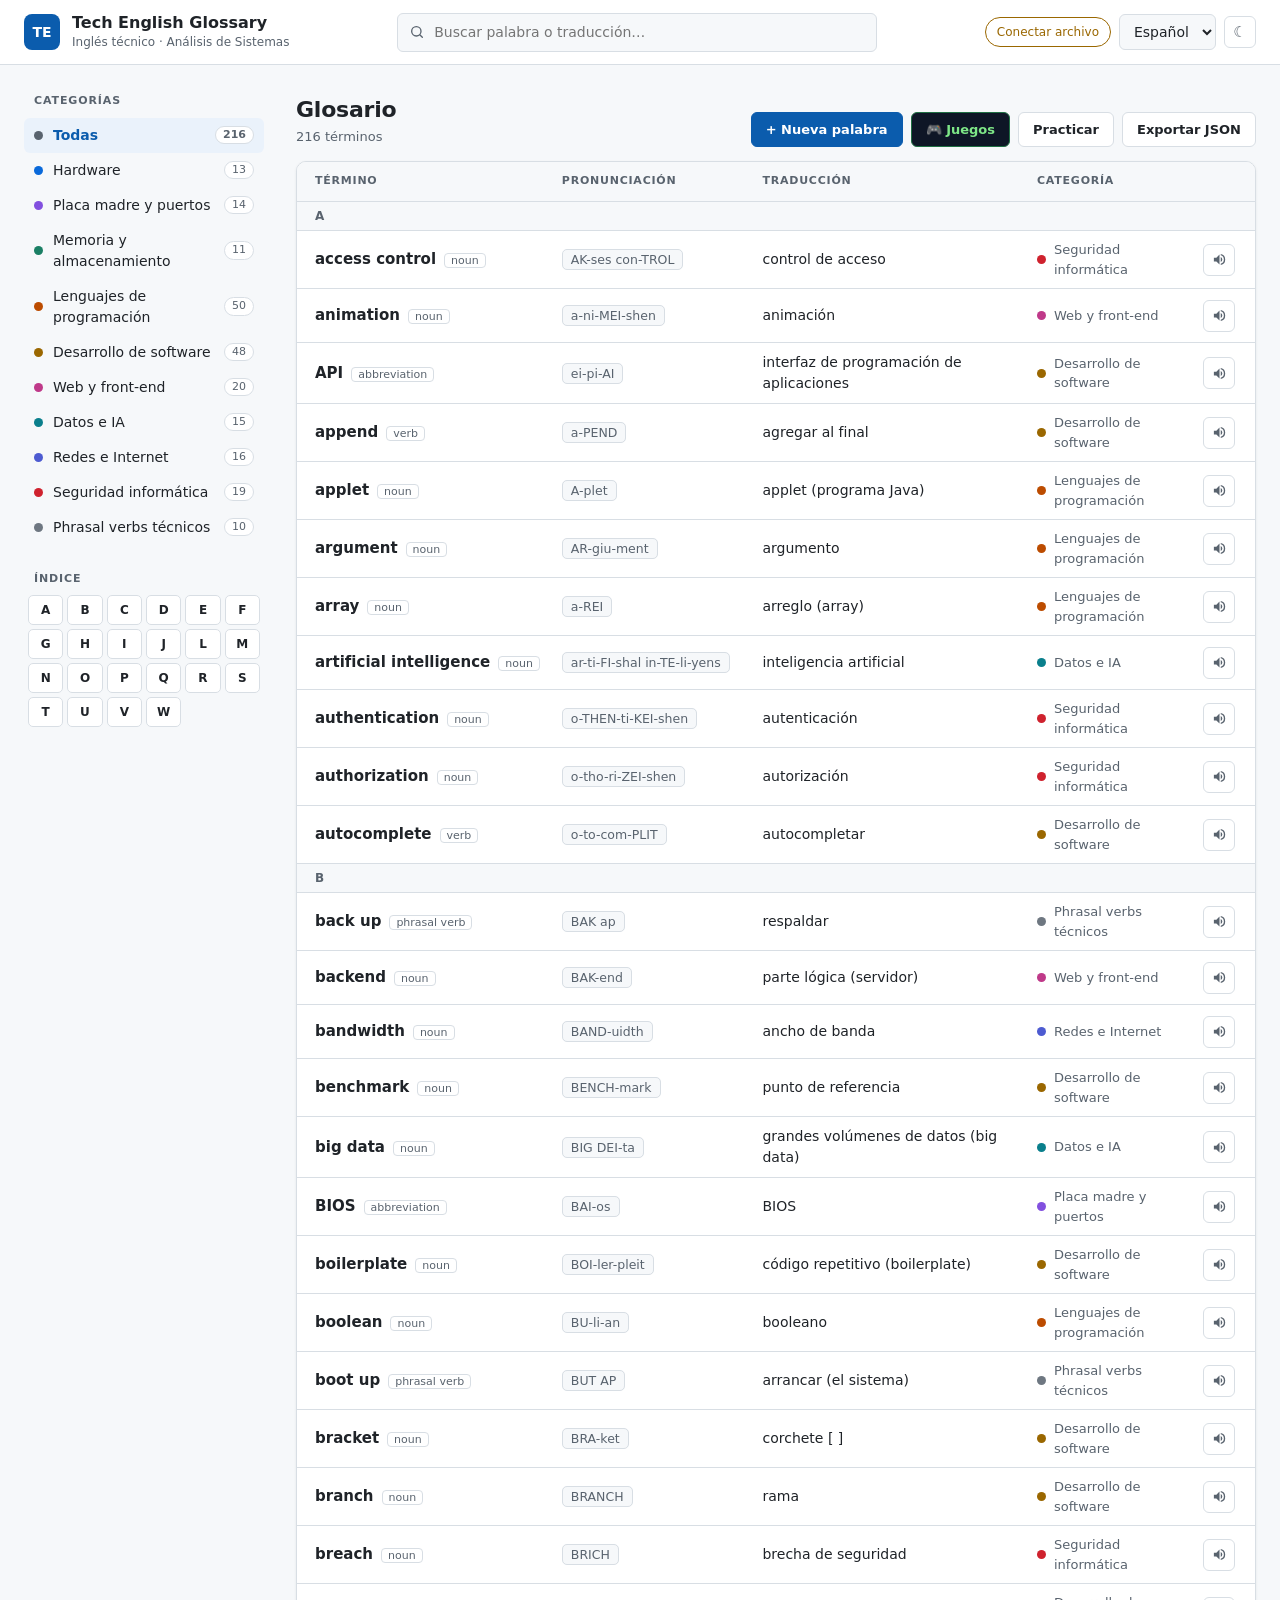
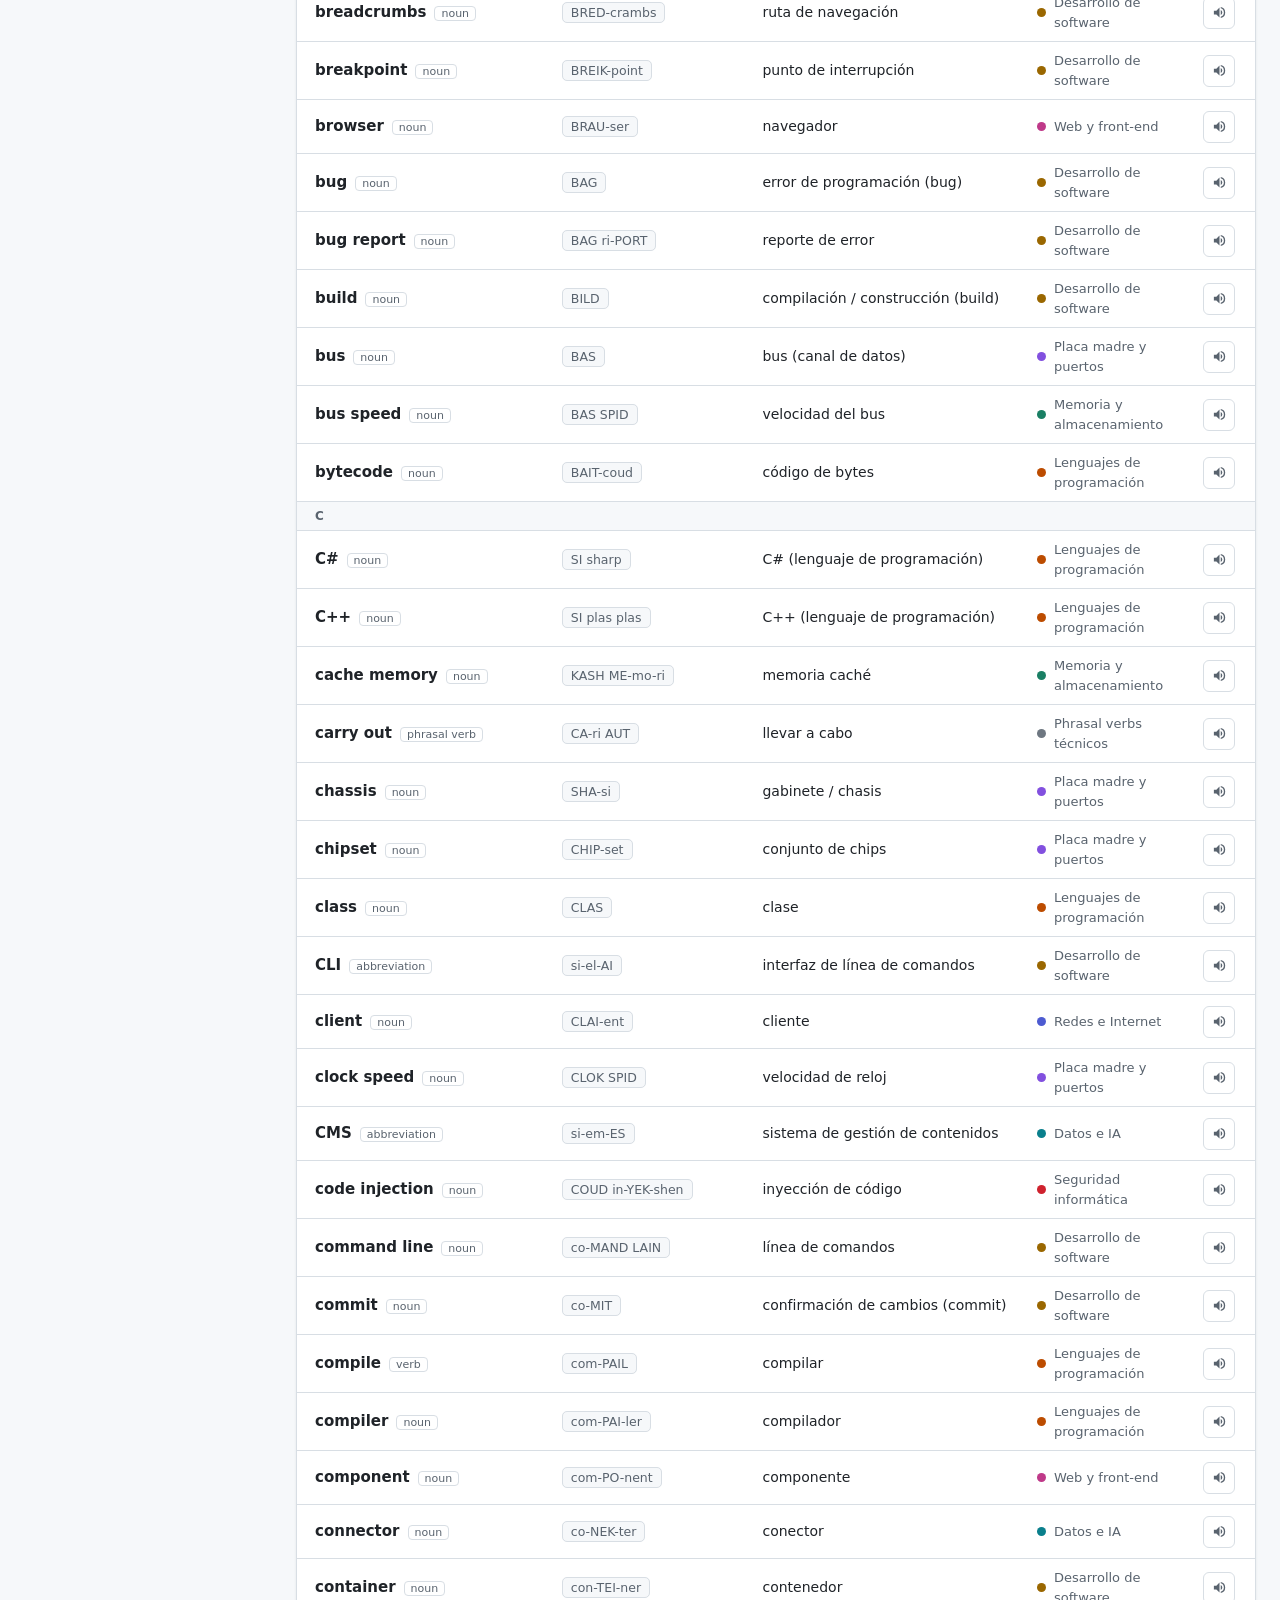
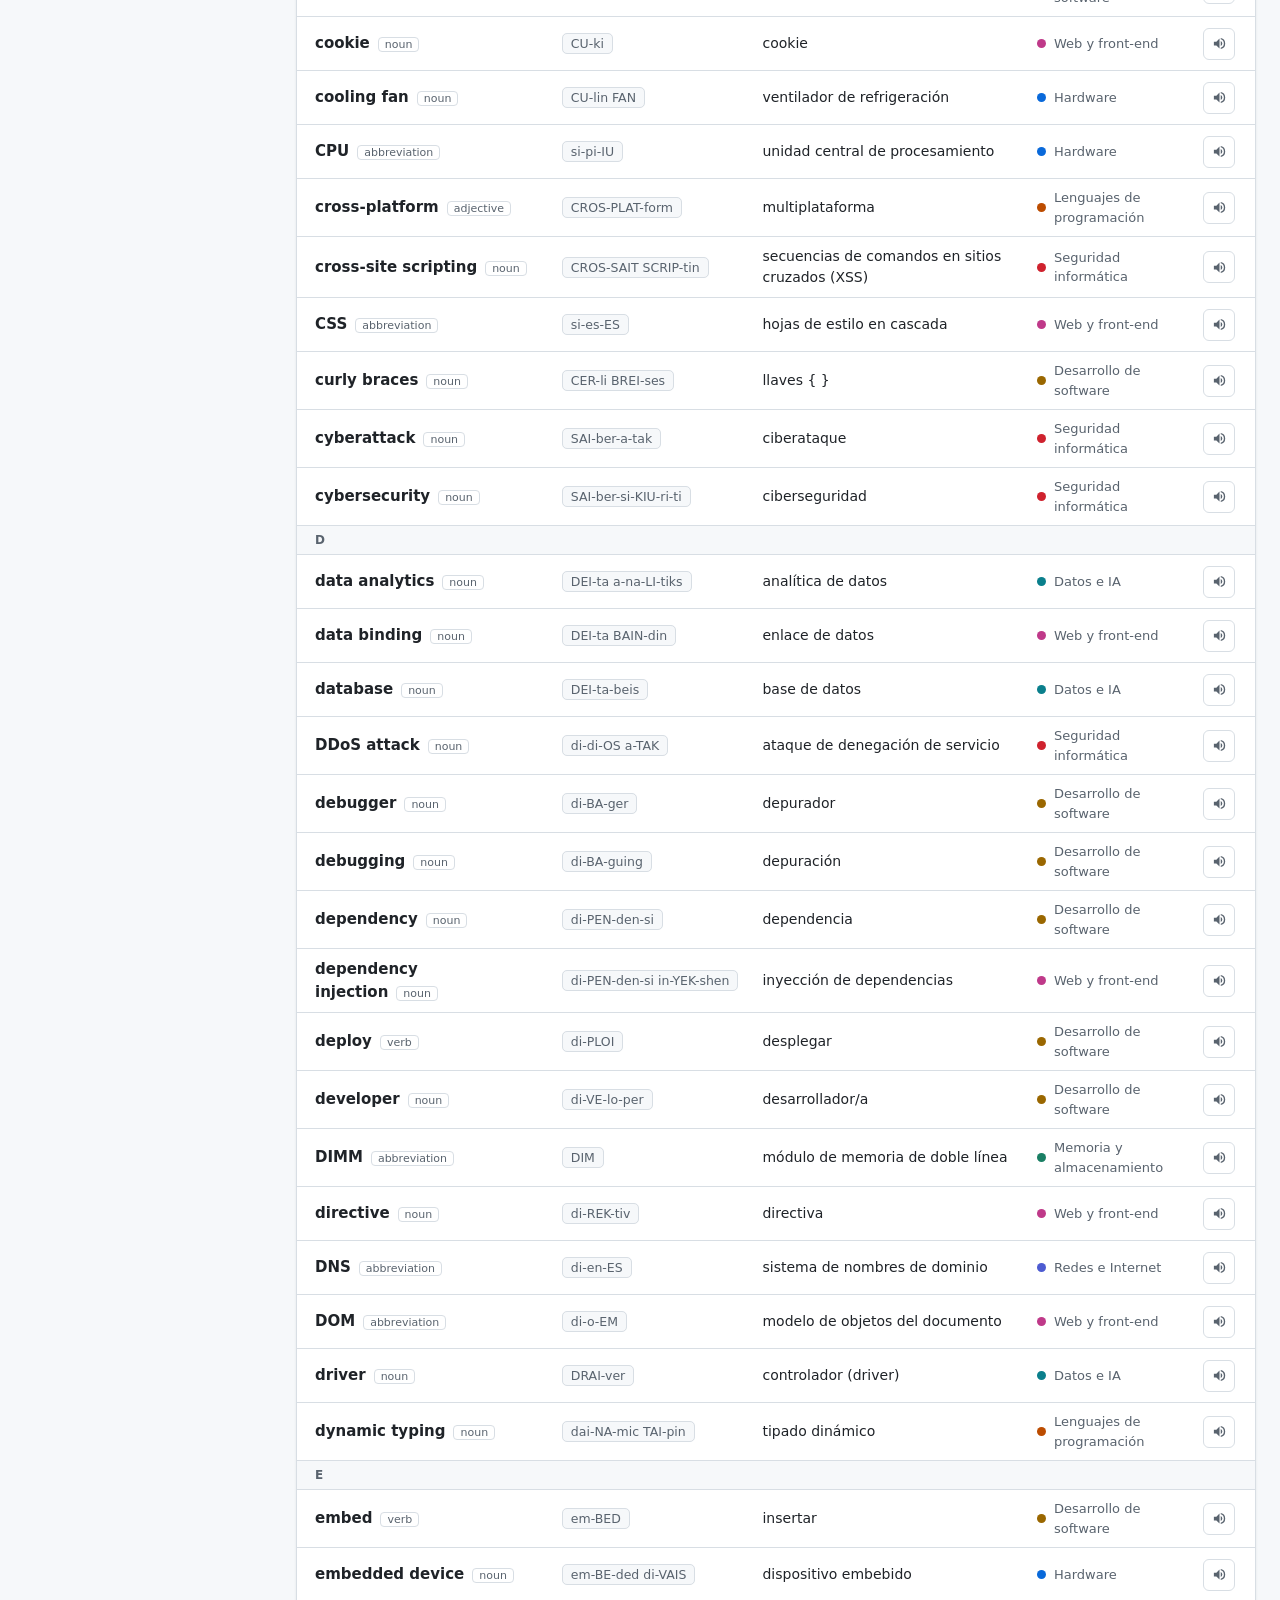
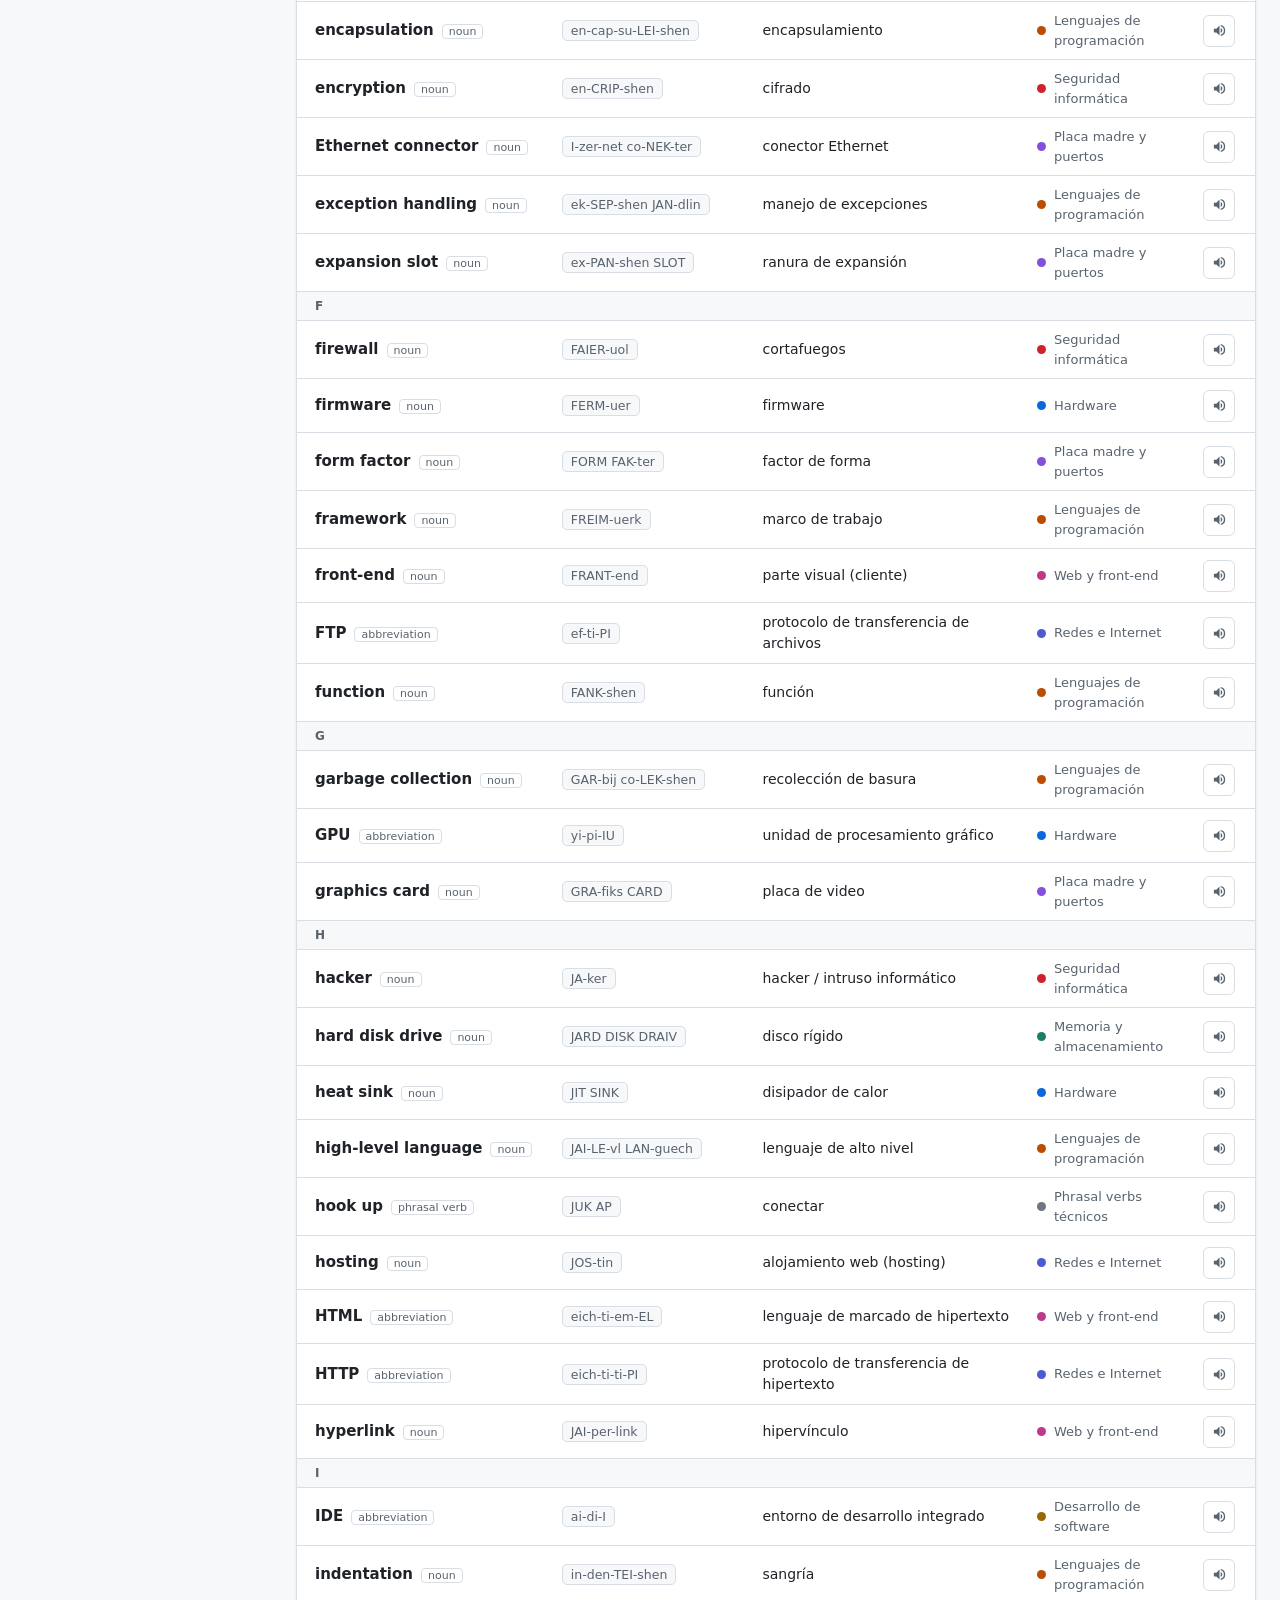
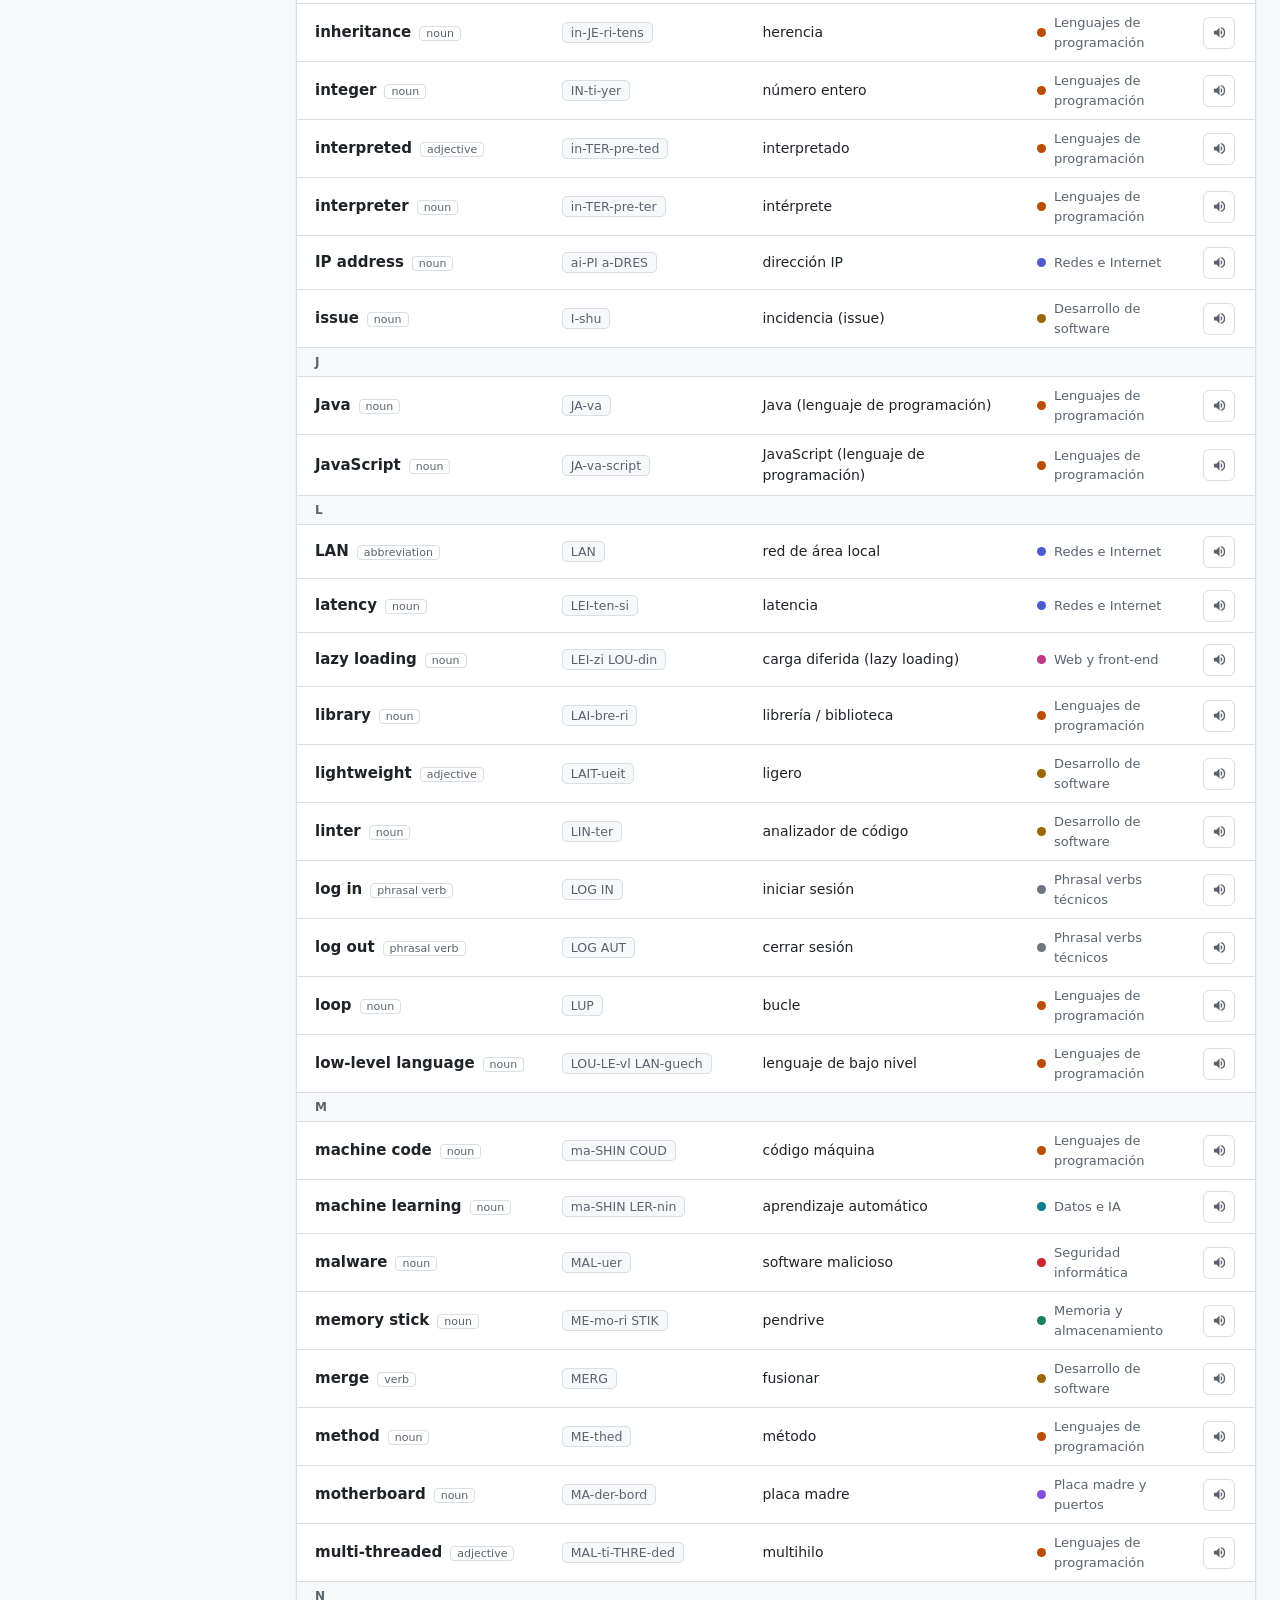
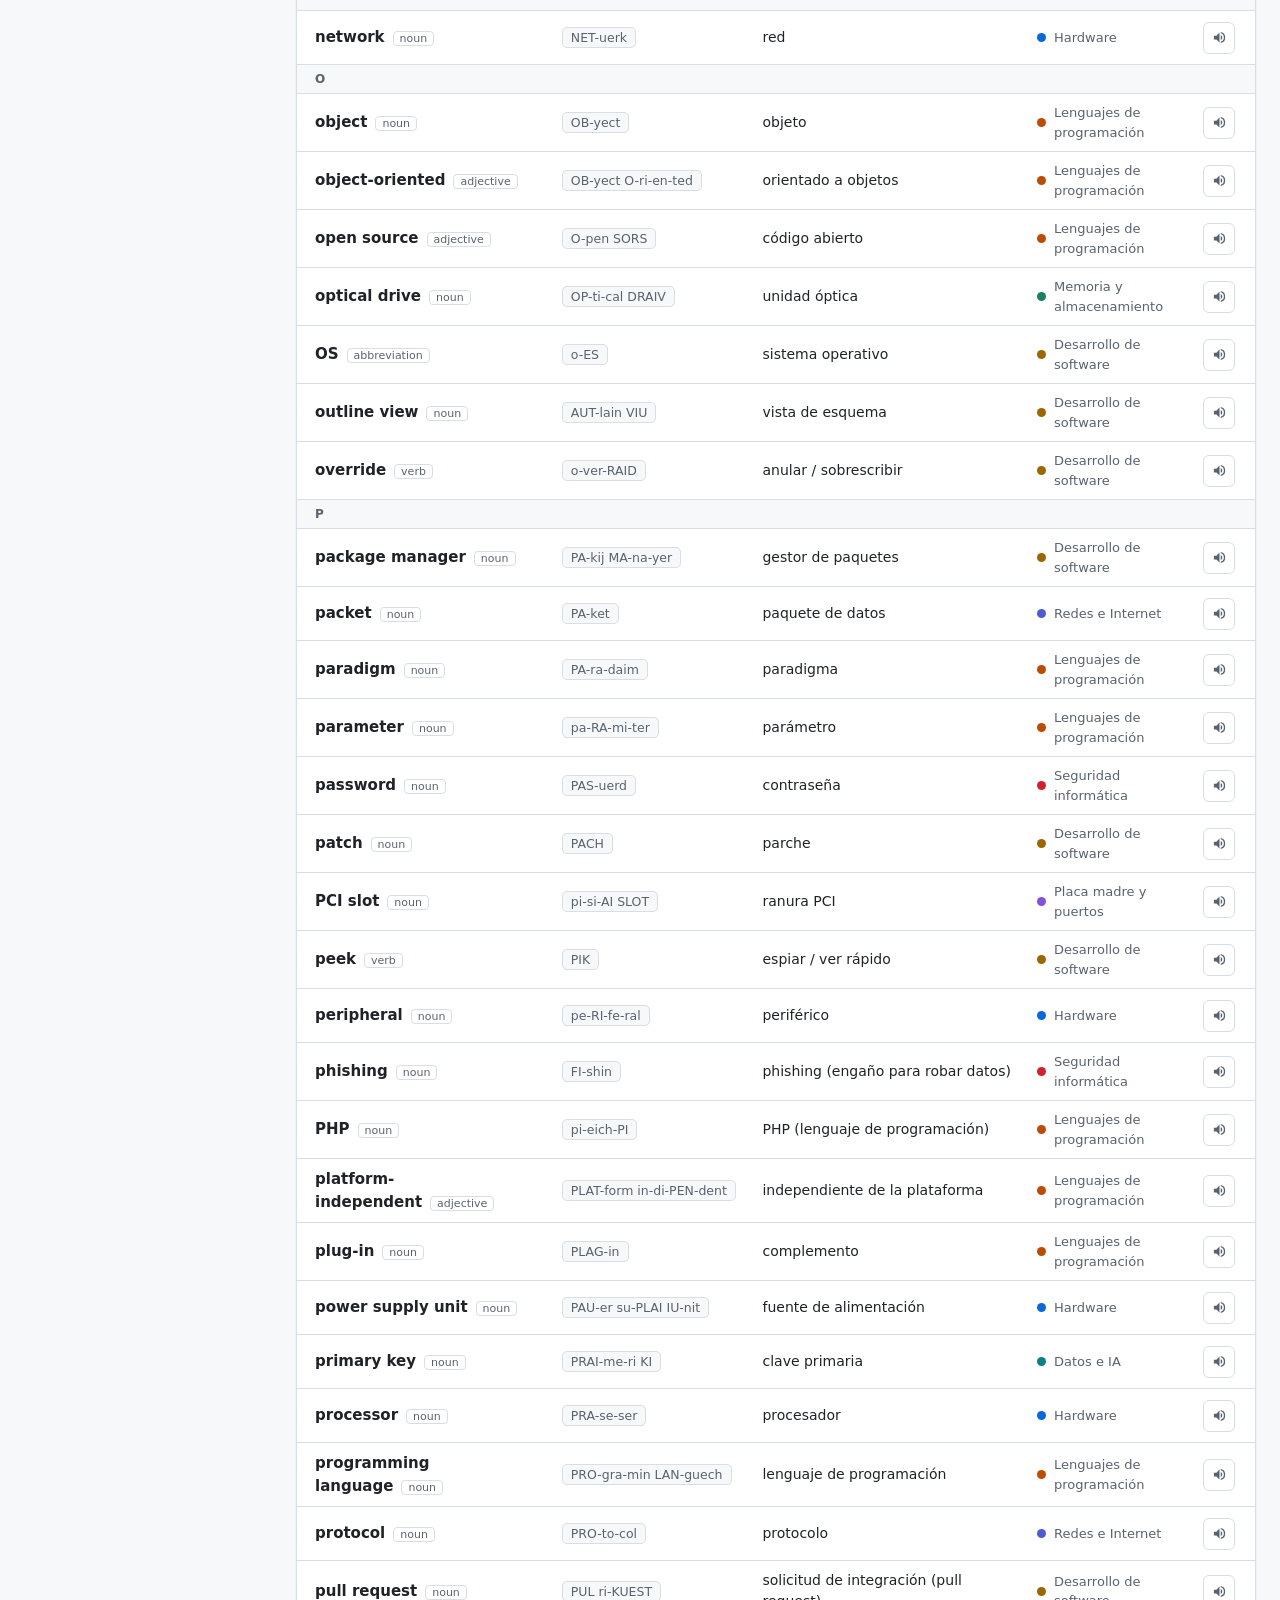
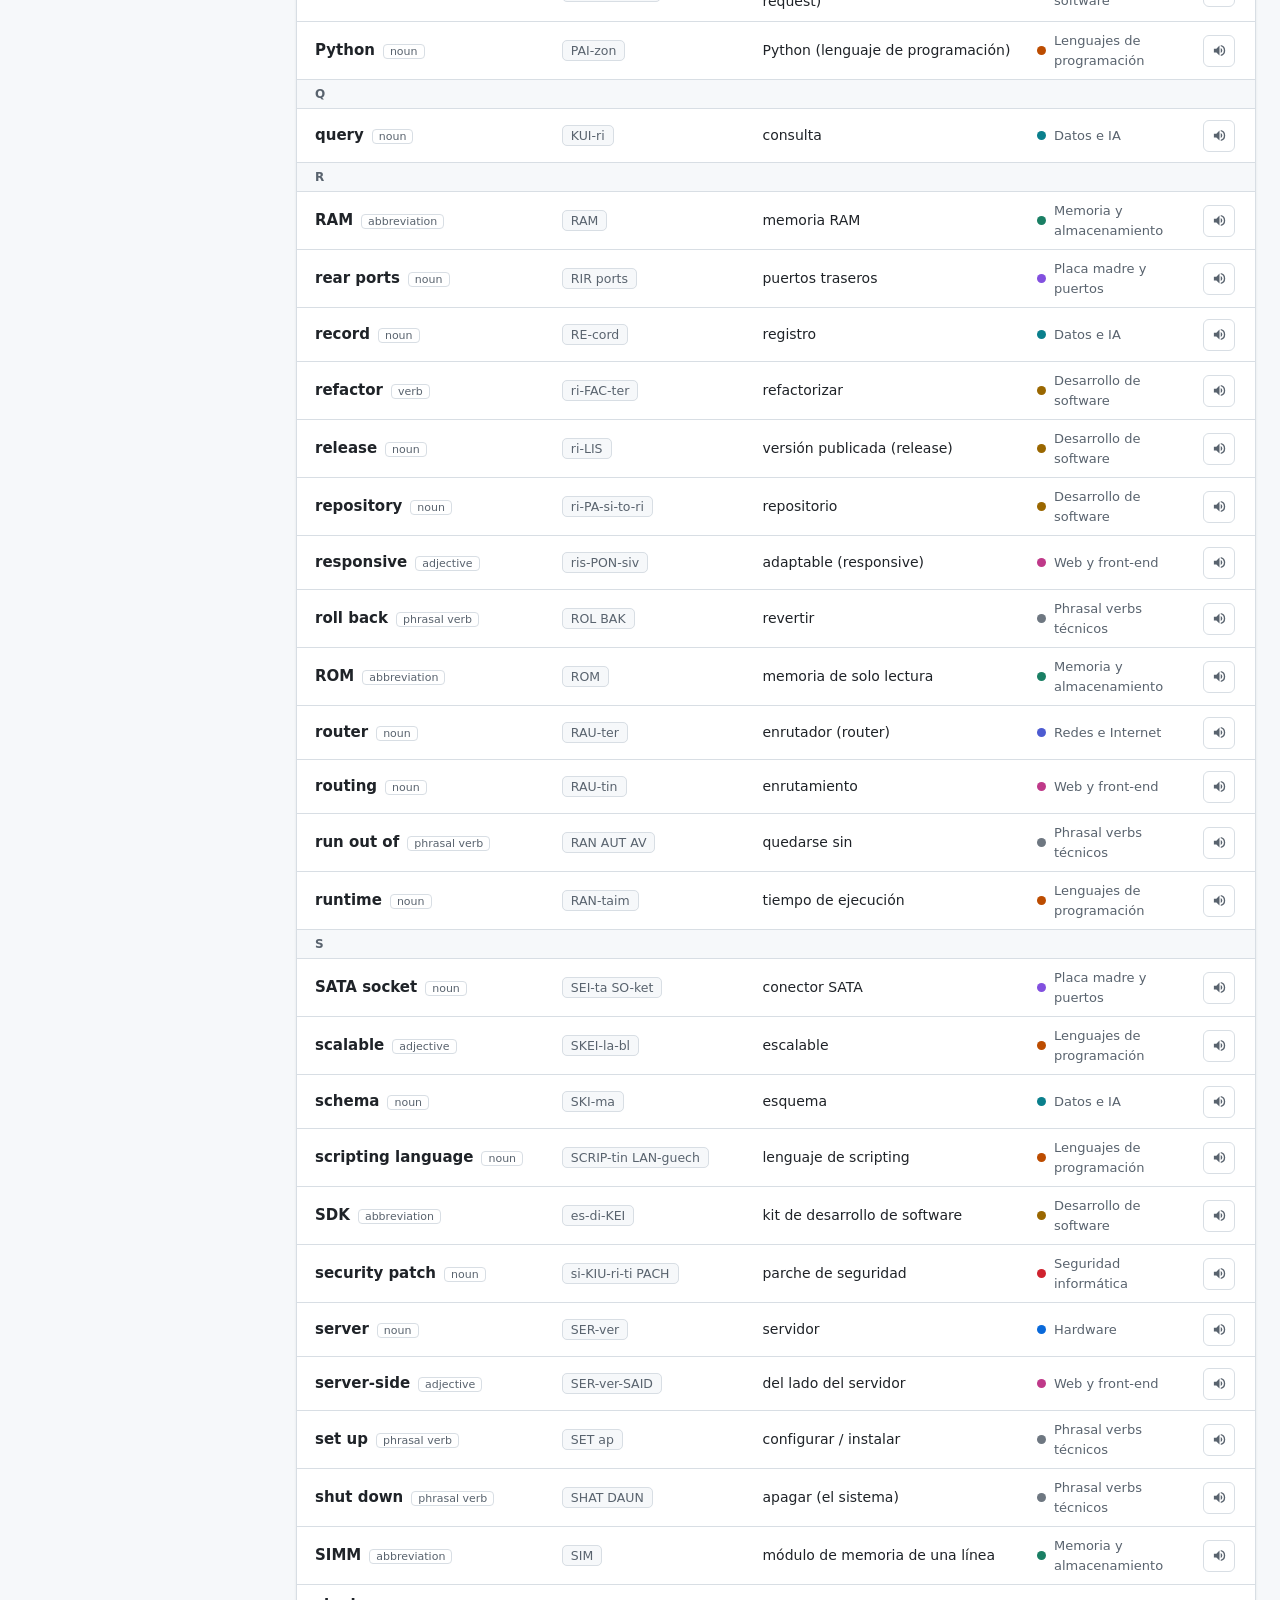
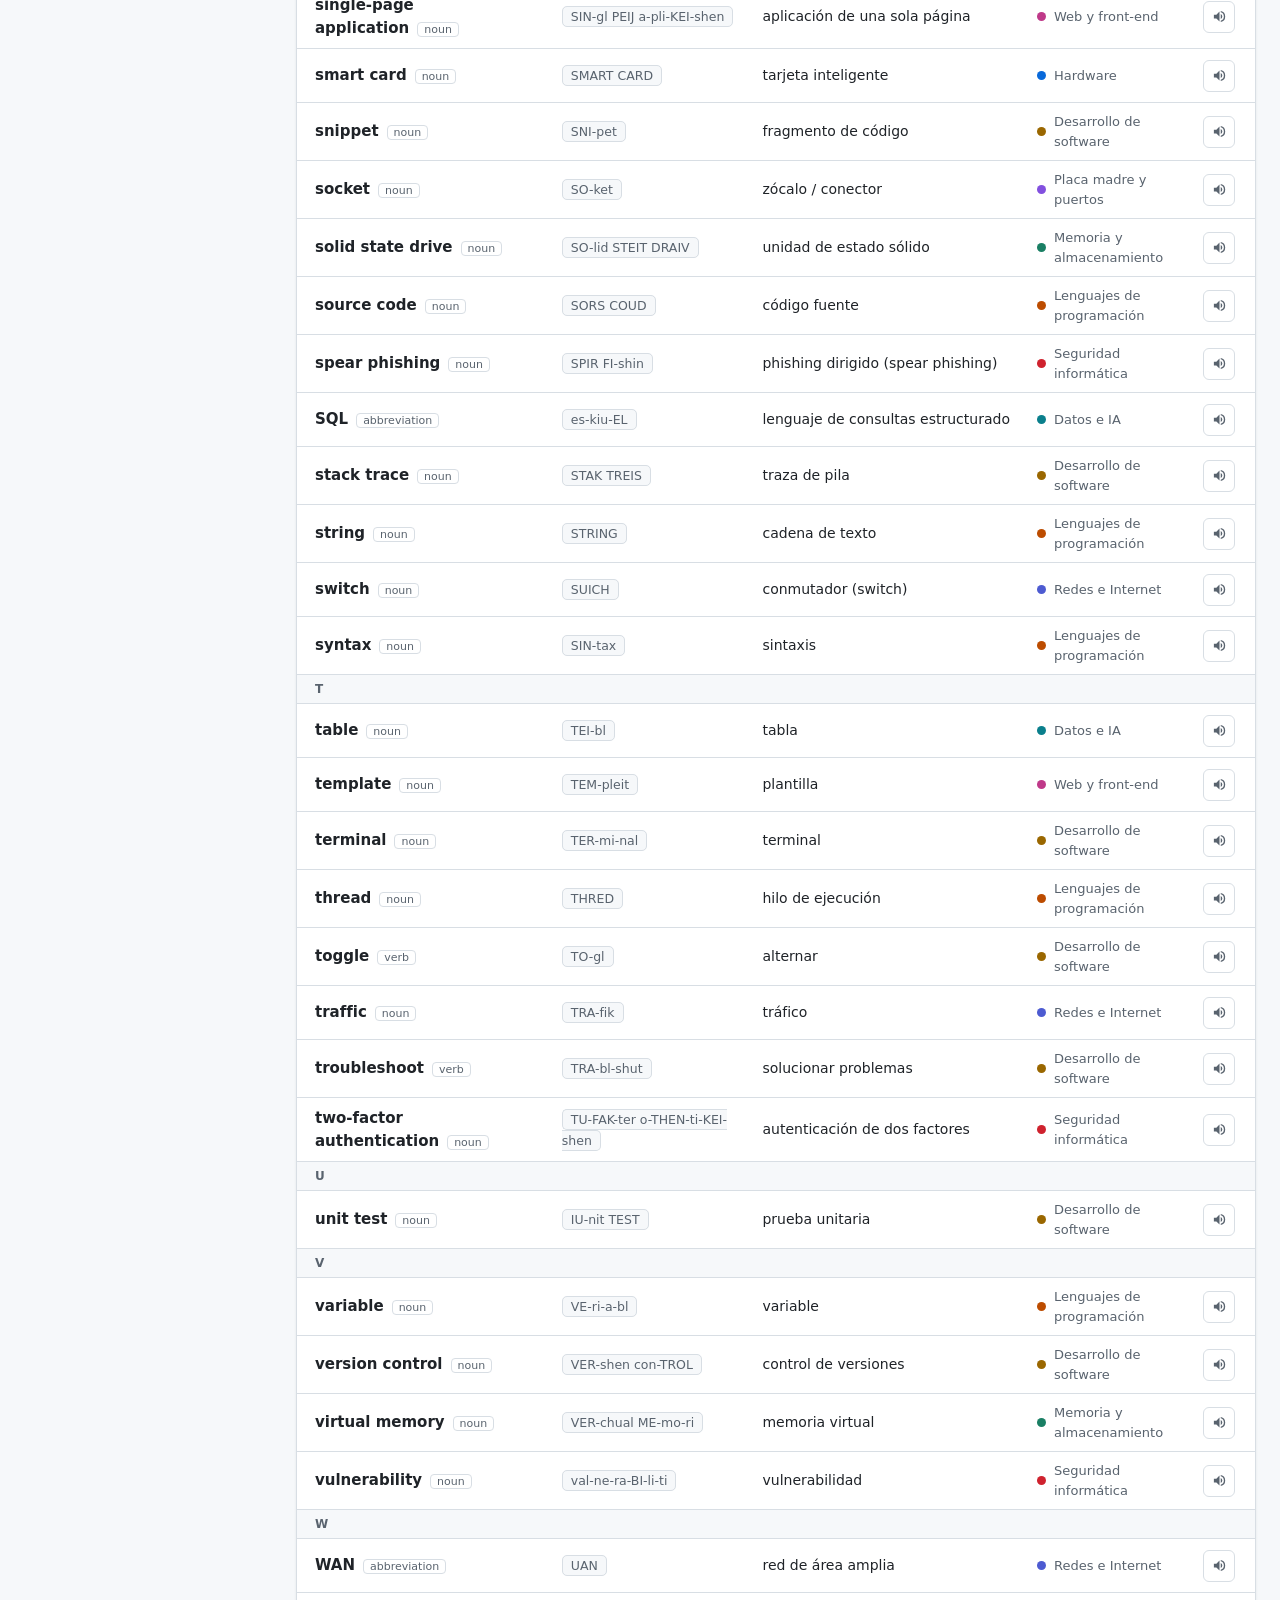
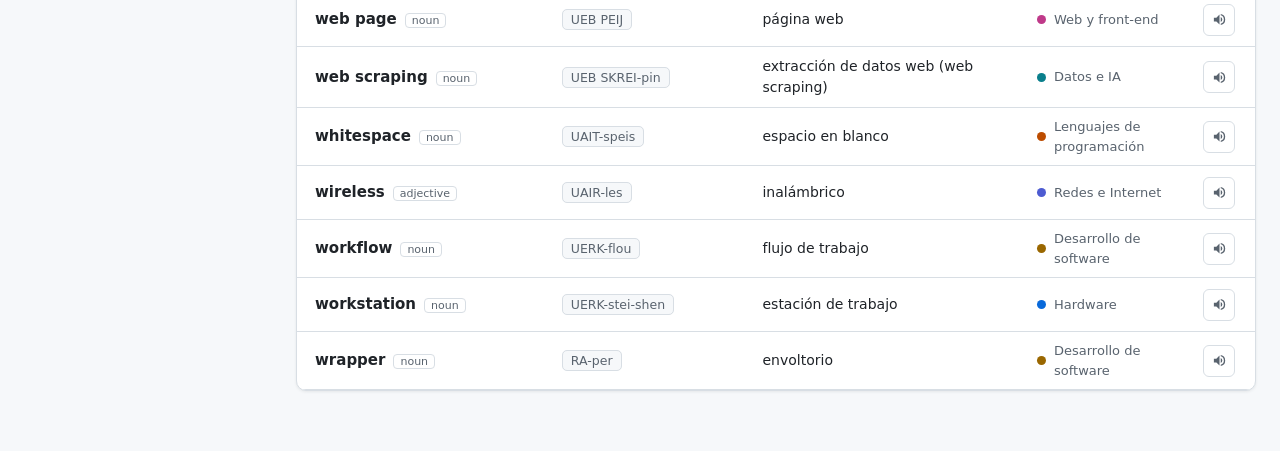
==== index.html @ 34d091bf "commit 1" ====
<!DOCTYPE html>
<html lang="es">
<head>
<meta charset="utf-8">
<meta name="viewport" content="width=device-width, initial-scale=1">
<title>Tech English Glossary</title>
<script>window.__errs=[];addEventListener("error",function(e){__errs.push(e)});</script>
<link rel="stylesheet" href="css/styles.css">
<link rel="stylesheet" href="css/game.css">
<link rel="stylesheet" href="css/rosco.css">
<link rel="stylesheet" href="css/historia.css">
<link rel="stylesheet" href="css/juegos.css">
</head>
<body>
<header class="top"><div class="bar">
  <div class="brand"><div class="logo">TE</div><div><h1>Tech English Glossary</h1><p data-i18n="subtitle"></p></div></div>
  <div class="search">
    <svg viewBox="0 0 24 24"><circle cx="11" cy="11" r="7"/><path d="M20 20l-3.5-3.5"/></svg>
    <input id="q" type="search">
  </div>
  <div class="tools">
    <button id="fileBtn" class="chip"></button>
    <select id="lang" aria-label="Language"><option value="es">Español</option><option value="en">English</option></select>
    <button id="themeBtn" class="icon" aria-label="Theme"></button>
  </div>
</div></header>
<div class="layout">
  <aside class="side">
    <h3 data-i18n="cats"></h3><nav id="cats"></nav>
    <h3 class="azh" data-i18n="index"></h3><nav id="az" class="az"></nav>
  </aside>
  <main>
    <div class="mhead">
      <div><h2 data-i18n="listTitle"></h2><span id="count" class="muted"></span></div>
      <div class="tools">
        <button id="addBtn" class="btn primary" data-i18n="add"></button>
        <button id="juegosBtn" class="btn play" data-i18n="games"></button>
        <button id="practiceBtn" class="btn" data-i18n="practice"></button>
        <button id="exportBtn" class="btn" data-i18n="export"></button>
      </div>
    </div>
    <div class="table">
      <div class="thead"><span data-i18n="hTerm"></span><span data-i18n="hPron"></span><span data-i18n="hTrans"></span><span data-i18n="hCat"></span><span></span></div>
      <div id="grid"></div>
    </div>
  </main>
</div>
<dialog id="detail"></dialog>
<dialog id="form"></dialog>
<dialog id="cards"></dialog>
<dialog id="juegos"></dialog>
<dialog id="game"></dialog>
<dialog id="rosco"></dialog>
<dialog id="historia"></dialog>
<script src="data/words.js"></script>
<script src="data/juego-uptime.js"></script>
<script src="data/juego-rosco.js"></script>
<script src="data/juego-historia.js"></script>
<script src="data/historia-audios.js"></script>
<script src="js/i18n.js"></script>
<script src="js/spanish.js"></script>
<script src="js/storage.js"></script>
<script src="js/speech.js"></script>
<script src="js/crud.js"></script>
<script src="js/practice.js"></script>
<script src="js/juegos.js"></script>
<script src="js/game.js"></script>
<script src="js/rosco.js"></script>
<script src="js/historia.js"></script>
<script src="js/app.js"></script>
</body>
</html>
---- css/styles.css ----
:root{--bg:#f6f8fa;--sf:#fff;--tx:#1f2328;--mu:#59636e;--bd:#d8dee4;--ac:#0b5cad;--lk:#0b5cad;--soft:#eaf2fb;--row:#f6f8fa;--er:#cf222e;--ok:#1a7f37;--wn:#9a6700;--sh:0 1px 3px rgba(31,35,40,.08);color-scheme:light}
[data-theme=dark]{--bg:#0d1117;--sf:#151b23;--tx:#e6edf3;--mu:#8d96a0;--bd:#2f3742;--ac:#1f6feb;--lk:#58a6ff;--soft:#16273d;--row:#1b222c;--er:#ff7b72;--ok:#3fb950;--wn:#d29922;--sh:none;color-scheme:dark}
[data-c=hardware]{--c:#0969da}[data-c=ports]{--c:#8250df}[data-c=memory]{--c:#1a7f64}[data-c=langs]{--c:#bc4c00}[data-c=dev]{--c:#9a6700}
[data-c=web]{--c:#bf3989}[data-c=data]{--c:#0a7f8c}[data-c=networks]{--c:#4d5bd1}[data-c=security]{--c:#cf222e}[data-c=phrasal]{--c:#6e7781}
*{box-sizing:border-box}
html{scroll-behavior:smooth}
body{margin:0;background:var(--bg);color:var(--tx);font:14px/1.5 "Segoe UI",Inter,system-ui,-apple-system,Roboto,Arial,sans-serif}
button,input,select{font:inherit}
.top{position:sticky;top:0;z-index:5;background:var(--sf);border-bottom:1px solid var(--bd)}
.bar{display:flex;align-items:center;gap:24px;height:64px;max-width:1280px;margin:0 auto;padding:0 24px}
.brand{display:flex;align-items:center;gap:12px;min-width:0}
.logo{width:36px;height:36px;border-radius:8px;background:var(--ac);color:#fff;display:grid;place-items:center;font-weight:700;font-size:14px;flex:none}
.brand h1{margin:0;font-size:16px;font-weight:650;line-height:1.2;white-space:nowrap}
.brand p{margin:0;font-size:12px;color:var(--mu)}
.search{position:relative;flex:1;max-width:480px;margin:0 auto}
.search svg{position:absolute;left:12px;top:50%;transform:translateY(-50%);width:16px;height:16px;fill:none;stroke:var(--mu);stroke-width:2;stroke-linecap:round}
input,select{color:var(--tx);background:var(--bg);border:1px solid var(--bd);border-radius:6px;padding:8px 10px}
#q{width:100%;padding-left:36px}
input:focus,select:focus,button:focus-visible,.row:focus-visible{outline:2px solid var(--lk);outline-offset:1px}
.tools,.actions,.audio{display:flex;gap:8px;align-items:center}
.chip{font-size:12px;padding:5px 11px;border-radius:999px;border:1px solid var(--bd);background:var(--sf);color:var(--mu);cursor:pointer;white-space:nowrap}
.chip.ok{color:var(--ok);border-color:var(--ok)}.chip.warn{color:var(--wn);border-color:var(--wn)}
.icon{border:1px solid var(--bd);background:var(--sf);color:var(--mu);width:32px;height:32px;border-radius:6px;cursor:pointer;display:grid;place-items:center;flex:none;font-size:15px}
.icon:hover{background:var(--soft);color:var(--lk)}
.icon svg{width:15px;height:15px;fill:currentColor;pointer-events:none}
.icon.sm{width:24px;height:24px;display:inline-grid;vertical-align:middle}
.btn{font-size:13px;font-weight:600;padding:7px 14px;border-radius:6px;border:1px solid var(--bd);background:var(--sf);color:var(--tx);cursor:pointer}
.btn:hover{background:var(--soft)}
.btn.primary{background:var(--ac);border-color:var(--ac);color:#fff}
.btn.primary:hover{filter:brightness(1.1)}
.layout{display:grid;grid-template-columns:240px minmax(0,1fr);gap:32px;max-width:1280px;margin:0 auto;padding:28px 24px 60px}
.side{position:sticky;top:92px;align-self:start;max-height:calc(100vh - 112px);overflow:auto}
.side h3{margin:0 0 8px;padding:0 10px;font-size:11px;letter-spacing:.08em;text-transform:uppercase;color:var(--mu)}
.azh{margin-top:26px!important}
.catb{display:flex;align-items:center;gap:10px;width:100%;padding:7px 10px;border:0;background:none;border-radius:6px;color:var(--tx);cursor:pointer;text-align:left}
.catb:hover{background:var(--row)}
.catb.on{background:var(--soft);color:var(--lk);font-weight:600}
.catb .nm{flex:1}
.catb .n{font-size:11px;color:var(--mu);background:var(--sf);border:1px solid var(--bd);border-radius:10px;padding:0 7px}
.dot{width:9px;height:9px;border-radius:50%;background:var(--c,var(--mu));flex:none}
.az{display:grid;grid-template-columns:repeat(6,1fr);gap:4px;padding:0 4px}
.az a{text-align:center;padding:5px 0;border:1px solid var(--bd);border-radius:5px;background:var(--sf);color:var(--tx);text-decoration:none;font-weight:600;font-size:12px}
.az a:hover{border-color:var(--lk);color:var(--lk)}
.mhead{display:flex;justify-content:space-between;align-items:flex-end;gap:12px;margin-bottom:14px;flex-wrap:wrap}
.mhead h2{margin:0;font-size:22px;letter-spacing:-.01em}
.muted{color:var(--mu);font-size:13px}
.table{background:var(--sf);border:1px solid var(--bd);border-radius:10px;box-shadow:var(--sh);overflow:hidden}
.thead,.row{display:grid;grid-template-columns:minmax(0,1.25fr) minmax(0,1fr) minmax(0,1.4fr) 150px 34px;gap:16px;align-items:center;padding:0 18px}
.thead{height:40px;background:var(--row);border-bottom:1px solid var(--bd);font-size:11px;font-weight:600;letter-spacing:.07em;text-transform:uppercase;color:var(--mu)}
.letter{background:var(--row);color:var(--mu);font-weight:700;font-size:12px;letter-spacing:.1em;padding:5px 18px;border-bottom:1px solid var(--bd);scroll-margin-top:84px}
.row{min-height:54px;padding-top:9px;padding-bottom:9px;border-bottom:1px solid var(--bd);cursor:pointer;box-shadow:inset 3px 0 0 transparent;transition:background .1s}
.row:hover{background:var(--soft);box-shadow:inset 3px 0 0 var(--c,var(--lk))}
.term b{font-weight:600;font-size:15px}
.term i{font-style:normal;font-size:11px;color:var(--mu);border:1px solid var(--bd);border-radius:4px;padding:0 6px;margin-left:8px}
.pron span{font-size:12.5px;color:var(--mu);background:var(--bg);border:1px solid var(--bd);border-radius:5px;padding:2px 8px}
.cat{display:flex;align-items:center;gap:8px;font-size:13px;color:var(--mu)}
@media(max-width:900px){
  .bar{height:auto;flex-wrap:wrap;padding:12px 16px;gap:12px}.search{order:3;flex-basis:100%;max-width:none}
  .layout{grid-template-columns:1fr;gap:16px;padding:16px}.side{position:static;max-height:none}.az,.azh{display:none}
  #cats{display:flex;flex-wrap:wrap;gap:6px}.catb{width:auto;border:1px solid var(--bd);background:var(--sf)}
  .thead{display:none}.row{grid-template-columns:minmax(0,1fr) 34px}.row>*:not(.term):not(.icon){grid-column:1}
}
dialog{border:1px solid var(--bd);border-radius:12px;background:var(--sf);color:var(--tx);padding:28px;width:min(520px,92vw);box-shadow:0 20px 60px rgba(0,0,0,.3)}
dialog::backdrop{background:rgba(13,17,23,.55)}
#detail{margin:0 0 0 auto;height:100vh;max-height:100vh;width:min(460px,100vw);border-radius:0;border-width:0 0 0 1px;animation:slide .18s ease-out}
@keyframes slide{from{transform:translateX(24px);opacity:0}}
.dhead{display:flex;justify-content:space-between;align-items:flex-start;gap:12px;margin-bottom:12px}
.dhead h2{margin:0;font-size:28px;letter-spacing:-.02em}
.pron.big{font-size:15px;color:var(--mu);margin-top:2px}
.es.big{font-size:22px;font-weight:600}
.audio{margin:14px 0;flex-wrap:wrap}
.meta{display:flex;gap:8px;flex-wrap:wrap;margin:10px 0}
.tag{font-size:12px;padding:2px 9px;border:1px solid var(--bd);border-radius:999px;color:var(--mu)}
.box{border-left:3px solid var(--ac);background:var(--bg);border-radius:0 6px 6px 0;padding:10px 14px;margin:16px 0}
.box p{margin:0 0 4px}
.actions{justify-content:flex-end;margin-top:22px}
label{display:block;font-size:13px;font-weight:600;margin-bottom:10px}
label input,label select{width:100%;margin-top:4px;font-weight:400}
.err{color:var(--er);margin:0;min-height:1em;font-size:13px}
.flash{text-align:center;padding:36px 12px;min-height:200px;cursor:pointer;border:1px solid var(--bd);border-radius:8px;background:var(--bg)}
.flash h2{font-size:34px;margin:0}
.danger{color:var(--er);border-color:var(--er)}
---- css/game.css ----
.btn.play{background:#0e1626;border-color:#1f6f43;color:#7ee787}
.btn.play:hover{background:#12213a}
#game{width:min(1040px,96vw);height:min(780px,94vh);max-height:none;padding:0;background:#0a0f1a;color:#d7e3f4;border:1px solid #243249;border-radius:12px;overflow:hidden;flex-direction:column;font-family:"Segoe UI",system-ui,sans-serif}
#game[open]{display:flex}
#game::backdrop{background:rgba(3,6,12,.82)}
.g-top{display:flex;align-items:center;gap:26px;padding:12px 18px;background:#0e1626;border-bottom:1px solid #1d2a40;flex-wrap:wrap}
.g-stat span,.g-grid span{display:block;font-size:10px;letter-spacing:.14em;color:#7d8da6}
.g-stat b{font:700 22px ui-monospace,Consolas,monospace;color:#e8f1ff}
.g-up{flex:1;min-width:150px;max-width:280px}
.g-meter{height:10px;border-radius:5px;background:#18243a;overflow:hidden;margin-top:8px}
.g-meter i{display:block;height:100%;width:100%;background:#3fb950;transition:width .25s,background .25s}
.g-meter i.mid{background:#d29922}.g-meter i.low{background:#f85149}
.g-btns{margin-left:auto;display:flex;gap:8px}
.g-btns button{width:34px;height:34px;border-radius:6px;border:1px solid #2b3b57;background:#121c2f;color:#b7c6dd;cursor:pointer;font-size:13px}
.g-btns button.off{opacity:.4}
.g-field{position:relative;flex:1;overflow:hidden;cursor:text;background-color:#0a0f1a;background-image:linear-gradient(rgba(88,166,255,.06) 1px,transparent 1px),linear-gradient(90deg,rgba(88,166,255,.06) 1px,transparent 1px);background-size:32px 32px}
.g-field.shake{animation:gshake .3s}
@keyframes gshake{25%{transform:translateX(-7px)}75%{transform:translateX(7px)}}
.g-line{position:absolute;left:0;right:0;bottom:92px;border-top:1px dashed rgba(248,81,73,.35)}
.g-server{position:absolute;left:50%;bottom:10px;width:190px;transform:translateX(-50%);display:grid;gap:4px}
.g-server i{display:block;height:20px;border-radius:4px;background:#16233a;border:1px solid #2b4268;position:relative}
.g-server i::after{content:"";position:absolute;right:8px;top:6px;width:6px;height:6px;border-radius:50%;background:#3fb950;box-shadow:0 0 6px #3fb950}
.g-server i::before{content:"";position:absolute;left:8px;top:8px;width:60px;height:3px;border-radius:2px;background:#2b4268}
.g-server.dmg i::after{background:#f85149;box-shadow:0 0 8px #f85149}
.bug{position:absolute;left:0;top:0;display:flex;align-items:center;gap:8px;padding:6px 12px 6px 8px;background:#13213a;border:1px solid #2b4268;border-radius:8px;font-weight:600;font-size:14px;white-space:nowrap;will-change:transform;box-shadow:0 4px 14px rgba(0,0,0,.45);cursor:pointer}
.bug svg{width:18px;height:18px;color:#ff7b72;flex:none}
.bug em{font-style:normal;color:#7d8da6;font-size:12px;margin-left:4px}
.bug.heal{border-color:#3fb950}.bug.heal svg{color:#3fb950}
.bug.nuke{border-color:#f0b429}.bug.nuke svg{color:#f0b429}
.bug.t{border-color:#58a6ff;box-shadow:0 0 0 2px rgba(88,166,255,.4),0 4px 14px rgba(0,0,0,.45)}
.bug.ok{background:#0d2f1d;border-color:#3fb950;color:#b9f6ca;animation:gpop .9s forwards;cursor:default}
.bug.ok small{color:#7ee787;font:12px ui-monospace,Consolas,monospace}
.bug.ok i{font-style:normal;color:#f0b429;font-weight:700}
@keyframes gpop{to{opacity:0;margin-top:-34px}}
.g-splat{position:absolute;bottom:100px;transform:translateX(-50%);background:#3a1212;border:1px solid #f85149;color:#ffb4ae;padding:6px 12px;border-radius:8px;font-weight:600;white-space:nowrap;animation:gpop 2.2s forwards;pointer-events:none}
.g-splat small{margin-left:8px;opacity:.8;font-family:ui-monospace,Consolas,monospace}
.g-wave{position:absolute;top:16%;left:0;right:0;text-align:center;font:800 38px ui-monospace,Consolas,monospace;letter-spacing:.2em;color:#58a6ff;opacity:0;pointer-events:none}
.g-wave.go{animation:gwave 1.6s}
@keyframes gwave{20%{opacity:1}80%{opacity:1}100%{opacity:0;transform:scale(1.12)}}
.g-bar{display:flex;align-items:center;gap:10px;padding:12px 18px;background:#0e1626;border-top:1px solid #1d2a40}
.g-bar b{color:#7ee787;font:700 18px ui-monospace,Consolas,monospace}
#gin{flex:1;min-width:0;background:#0a1220;border:1px solid #2b3b57;color:#e8f1ff;border-radius:6px;padding:10px 12px;font:600 18px ui-monospace,Consolas,monospace}
#gin:focus{outline:2px solid #58a6ff;border-color:transparent}
#gin.bad{outline:2px solid #f85149;border-color:transparent}
.g-keys{color:#7d8da6;font-size:12px}
.g-ov{position:absolute;inset:0;background:rgba(6,10,18,.92);display:grid;place-items:center;padding:20px;overflow:auto;z-index:3}
.g-ov[hidden]{display:none}
.g-card{width:min(620px,100%);text-align:center}
.g-h{margin:0;font:800 42px ui-monospace,Consolas,monospace;letter-spacing:.14em;color:#58a6ff}
.g-h.bad{color:#f85149;font-size:32px}
.g-sub{color:#9fb0c8;margin:6px 0 16px}
.g-how{text-align:left;color:#b9c8dd;font-size:14px;margin:0 auto 18px;display:grid;gap:6px;max-width:470px}
.g-how div::before{content:"›";color:#58a6ff;margin-right:8px}
.g-row{display:flex;gap:10px;justify-content:center;align-items:center;flex-wrap:wrap;margin-bottom:14px}
.g-row select{background:#0a1220;color:#e8f1ff;border:1px solid #2b3b57;border-radius:6px;padding:8px 10px}
.g-seg{display:inline-flex;border:1px solid #2b3b57;border-radius:6px;overflow:hidden}
.g-seg button{background:#0a1220;color:#9fb0c8;border:0;padding:8px 14px;cursor:pointer;font-weight:600}
.g-seg button.on{background:#1f6feb;color:#fff}
.g-btn{background:#121c2f;color:#d7e3f4;border:1px solid #2b3b57;border-radius:6px;padding:10px 22px;font-weight:700;cursor:pointer;margin:0 4px}
.g-btn.primary{background:#238636;border-color:#2ea043;color:#fff}
.g-btn:hover{filter:brightness(1.15)}
.g-grid{display:grid;grid-template-columns:repeat(4,1fr);gap:10px;margin:14px 0}
.g-grid div{background:#101a2c;border:1px solid #1d2a40;border-radius:8px;padding:10px}
.g-grid b{font:700 22px ui-monospace,Consolas,monospace}
.g-card h4{margin:16px 0 8px;font-size:12px;letter-spacing:.12em;text-transform:uppercase;color:#7d8da6}
.g-list{max-height:190px;overflow:auto;text-align:left;border:1px solid #1d2a40;border-radius:8px;margin-bottom:18px}
.g-mi{display:grid;grid-template-columns:1.2fr 1fr 1.2fr 32px;gap:10px;align-items:center;padding:7px 12px;border-bottom:1px solid #1d2a40;font-size:13px}
.g-mi i{color:#7d8da6;font-style:normal;font-family:ui-monospace,Consolas,monospace}
.g-sp{background:#121c2f;border:1px solid #2b3b57;border-radius:6px;color:#9fb0c8;cursor:pointer;height:28px}
.g-sp svg,.g-seg svg,.bug svg.sp{width:14px;height:14px;fill:currentColor;vertical-align:-2px}
.g-badge{display:inline-block;background:#3a2c08;border:1px solid #d29922;color:#f0c75e;border-radius:999px;padding:3px 14px;font-weight:700;font-size:13px}
@media(max-width:700px){.g-grid{grid-template-columns:repeat(2,1fr)}.g-keys{display:none}.g-top{gap:14px}}
/* Direcciones de traducción (ES→EN, EN→ES, mixto) */
.g-lbl{color:#9fb0c8;font-size:13px;font-weight:600}
.g-note{font-size:12px;color:#7d8da6;margin-top:-6px}
.bug u{text-decoration:none;font-size:10px;font-weight:700;letter-spacing:.04em;padding:1px 5px;border-radius:4px;margin-right:6px;background:#1f6feb;color:#fff;vertical-align:1px}
.bug.en u{background:#8957e5}
.bug.en:not(.heal):not(.nuke){border-color:#5a3d8f}
---- css/rosco.css ----
/* EL ROSCO — reutiliza .g-card, .g-btn, .g-seg, .g-how, etc. de game.css */
#rosco{width:min(1040px,96vw);height:min(760px,94vh);max-height:none;padding:0;background:radial-gradient(ellipse at 30% 40%,#0f2a5c 0%,#071330 55%,#040a1c 100%);color:#e6efff;border:1px solid #23407a;border-radius:12px;overflow:hidden;flex-direction:column;font-family:"Segoe UI",system-ui,sans-serif;position:relative}
#rosco[open]{display:flex}
#rosco::backdrop{background:rgba(2,5,14,.85)}
.r-top{display:flex;align-items:center;padding:10px 14px;border-bottom:1px solid rgba(88,140,255,.2)}
.r-logo{font:800 18px ui-monospace,Consolas,monospace;letter-spacing:.2em;color:#ffd33d}
.r-body{flex:1;display:grid;grid-template-columns:minmax(0,1fr) minmax(0,1fr);gap:22px;align-items:center;padding:18px 26px;min-height:0}
.r-wheel{position:relative;width:min(100%,62vh,470px);aspect-ratio:1;margin:auto}
.r-l{position:absolute;width:11%;aspect-ratio:1;transform:translate(-50%,-50%);border-radius:50%;display:grid;place-items:center;font-weight:800;font-size:clamp(12px,2.1vh,18px);background:#1f6feb;color:#fff;border:2px solid #79b8ff;box-shadow:0 0 10px rgba(31,111,235,.6);transition:background .25s,transform .25s}
.r-l.passed{background:#1f6feb;opacity:.85}
.r-l.ok{background:#2ea043;border-color:#7ee787;box-shadow:0 0 12px rgba(46,160,67,.7)}
.r-l.bad{background:#da3633;border-color:#ff9a95;box-shadow:0 0 12px rgba(218,54,51,.7)}
.r-l.cur{background:#ffd33d;color:#1b1f23;border-color:#fff;transform:translate(-50%,-50%) scale(1.22);animation:rpulse 1s infinite}
@keyframes rpulse{50%{box-shadow:0 0 22px #ffd33d}}
.r-center{position:absolute;inset:22%;border-radius:50%;background:radial-gradient(circle,#13306b,#081a40);border:2px solid #2f5fb3;display:grid;place-content:center;text-align:center;gap:6px}
.r-time{font:800 clamp(34px,8vh,64px) ui-monospace,Consolas,monospace;color:#fff;line-height:1}
.r-time.low{color:#ff7b72;animation:rpulse2 .5s infinite alternate}
@keyframes rpulse2{to{transform:scale(1.08)}}
.r-score{display:flex;gap:14px;justify-content:center;font-weight:800;font-size:18px}
.r-score .ok{color:#7ee787}.r-score .ok::before{content:"✔ "}
.r-score .bad{color:#ff7b72}.r-score .bad::before{content:"✗ "}
.r-panel{display:flex;flex-direction:column;gap:12px}
.r-letter{font:800 64px ui-monospace,Consolas,monospace;color:#ffd33d;line-height:1}
.r-hint{font-size:13px;letter-spacing:.08em;color:#9fb6e0;font-weight:700}
.r-hint b{color:#fff}
.r-tag{letter-spacing:0;font-weight:700;padding:2px 8px;border-radius:4px;color:#fff;background:#1f6feb}
.r-tag.en{background:#8957e5}
.r-clue{position:relative;background:rgba(10,24,56,.85);border:1px solid #2f5fb3;border-radius:10px;padding:16px 46px 16px 18px;font-size:18px;line-height:1.45;min-height:96px}
.r-clue p{margin:0}
.r-say{position:absolute;top:10px;right:10px;width:30px;height:30px;border-radius:50%;border:1px solid #2f5fb3;background:#0d2250;color:#9fc3ff;cursor:pointer;display:grid;place-items:center}
.r-say svg{width:15px;height:15px;fill:currentColor}
.r-fb{min-height:24px;font-size:15px}
.r-fb.good{color:#7ee787}.r-fb.wrong{color:#ff9a95}
.r-fb small{color:#9fb6e0}
.r-form{display:flex;gap:8px;flex-wrap:wrap}
.r-form input{flex:1;min-width:160px;background:#06112b;color:#fff;border:1px solid #2f5fb3;border-radius:8px;padding:11px 12px;font-size:16px}
.r-form input:focus{outline:2px solid #ffd33d;outline-offset:1px}
.r-form .g-btn{margin:0}
.r-passb{background:#1f6feb!important;border-color:#58a6ff!important;color:#fff!important}
#rosco .g-ov{background:rgba(4,10,28,.94)}
.r-h{color:#ffd33d}
.r-grid{grid-template-columns:repeat(3,1fr)!important}
.r-rev{text-align:left;max-height:240px;overflow:auto;display:grid;gap:8px;margin-bottom:16px}
.r-ri{display:flex;gap:10px;align-items:flex-start;background:rgba(10,24,56,.85);border:1px solid #2f5fb3;border-radius:8px;padding:8px 10px;font-size:14px}
.r-ri.bad{border-color:#da3633}
.r-ri p{margin:4px 0 0;color:#b9c8e6;font-size:13px}
.r-rl{flex:none;width:28px;height:28px;border-radius:50%;background:#1f6feb;display:grid;place-items:center}
.r-ri.bad .r-rl{background:#da3633}
@media (max-width:760px){
  .r-body{grid-template-columns:1fr;overflow:auto;padding:12px}
  .r-wheel{width:min(86vw,46vh)}
  .r-letter{font-size:40px}
}
#rosco .r-top{position:relative;z-index:4;background:#071330}
---- css/historia.css ----
/* HISTORIAS "IN THIS CITY…" — reutiliza .g-card, .g-btn, .g-seg, .g-how, etc. de game.css */
#historia{width:min(1040px,96vw);height:min(760px,94vh);max-height:none;padding:0;background:#03050b;color:#f2f5fb;border:1px solid #1e2a44;border-radius:12px;overflow:hidden;flex-direction:column;font-family:"Segoe UI",system-ui,sans-serif;position:relative;outline:none}
#historia[open]{display:flex}
#historia::backdrop{background:rgba(1,2,6,.88)}
#historia .g-ov{background:rgba(3,5,11,.93);place-items:start center}
#historia .g-ov>.g-card{margin:auto 0}
.h-top{position:relative;z-index:4;display:flex;align-items:center;gap:16px;padding:10px 14px;background:#05080f;border-bottom:1px solid rgba(120,150,220,.15)}
.h-logo{font:800 16px ui-monospace,Consolas,monospace;letter-spacing:.18em;color:#f2f5fb;white-space:nowrap}
.h-prog{flex:1;height:3px;border-radius:2px;background:rgba(255,255,255,.12);overflow:hidden;max-width:420px}
.h-prog i{display:block;height:100%;width:0;background:#fff}
.h-h{color:#f2f5fb;font-family:Georgia,"Times New Roman",serif;font-style:italic;letter-spacing:.04em}
.h-endk{margin:0 0 4px;letter-spacing:.3em;font-size:12px}

/* escenario */
.h-stage{position:relative;flex:1;overflow:hidden;cursor:pointer;display:flex;align-items:center;justify-content:center;min-height:0}
.h-sky,.h-sky div,.h-rain,.h-vig{position:absolute;inset:0;pointer-events:none}
.h-sky div{opacity:0;transition:opacity 1.6s ease}
.sky-noche{background:radial-gradient(ellipse at 50% 110%,#1b2c63 0%,#0a1230 45%,#03050b 100%)}
.sky-alerta{background:radial-gradient(ellipse at 50% 110%,#7a1020 0%,#2a0610 45%,#070103 100%);animation:hpulse 2.4s ease-in-out infinite}
.sky-apagon{background:radial-gradient(ellipse at 50% 110%,#0d1220 0%,#03040a 60%,#000 100%)}
.sky-verde{background:radial-gradient(ellipse at 50% 110%,#0f5a3e 0%,#062619 45%,#020a06 100%)}
.sky-sotano{background:radial-gradient(ellipse at 50% 60%,#3a2a10 0%,#160f05 50%,#050301 100%)}
.sky-amanecer{background:linear-gradient(#1b1840 0%,#5b3a6e 40%,#d9785a 78%,#f3b26b 100%)}
.f-noche .sky-noche,.f-alerta .sky-alerta,.f-apagon .sky-apagon,.f-verde .sky-verde,.f-sotano .sky-sotano,.f-amanecer .sky-amanecer{opacity:1}
@keyframes hpulse{50%{filter:brightness(1.35)}}

.h-city{position:absolute;left:0;right:0;bottom:0;width:100%;height:58%;pointer-events:none;transition:opacity 1.6s,filter 1.6s}
.h-city .far rect{fill:#0b1226;opacity:.8}
.h-city .b{fill:#060a17}
.h-city .w{fill:#ffd58a;opacity:.75;transition:opacity 1.2s,fill 1.2s}
.h-city .w.fl{animation:hflick 5s steps(1) infinite}
@keyframes hflick{0%{opacity:.75}47%{opacity:.1}50%{opacity:.75}83%{opacity:.2}85%{opacity:.75}}
.f-alerta .h-city .w{fill:#ff6b6b}
.f-apagon .h-city .w{opacity:.04;animation:none}
.f-verde .h-city .w{fill:#7ee7b0}
.f-sotano .h-city{opacity:.12;filter:blur(2px)}
.f-amanecer .h-city .b{fill:#1e1530}.f-amanecer .h-city .far rect{fill:#4a2f55}.f-amanecer .h-city .w{opacity:.25}

.h-rain{background-image:repeating-linear-gradient(105deg,rgba(255,255,255,.06) 0 1px,transparent 1px 9px);background-size:200px 200px;animation:hrain .6s linear infinite;opacity:.5;mix-blend-mode:screen}
.f-amanecer .h-rain,.f-sotano .h-rain{opacity:0}
@keyframes hrain{to{background-position:-40px 200px}}
.h-vig{background:radial-gradient(ellipse at center,transparent 45%,rgba(0,0,0,.75) 100%)}

/* texto estilo video */
.h-box{position:relative;z-index:2;width:min(780px,92%);text-align:center;padding:20px 0 30px;cursor:pointer}
.h-text{margin:0;font:700 clamp(22px,3.6vh,36px)/1.35 "Segoe UI",system-ui,sans-serif;text-shadow:0 2px 14px rgba(0,0,0,.95),0 0 2px #000}
.h-text.long{font-size:clamp(19px,3vh,29px)}
.h-w{display:inline-block;opacity:0;transform:translateY(8px);filter:blur(4px);transition:opacity .35s,transform .35s,filter .35s}
.h-w.in{opacity:1;transform:none;filter:none}
.h-key{color:#ffd33d;border-bottom:2px dotted rgba(255,211,61,.5);cursor:help}
.h-blank{display:inline-block;min-width:3.2em;padding:0 .3em;border-bottom:3px solid #58a6ff;color:#58a6ff;animation:hblink 1.1s ease-in-out infinite}
.h-blank.ok{color:#7ee787;border-color:#3fb950;animation:none}
.h-blank.bad{color:#ff9a95;border-color:#f85149;animation:none}
@keyframes hblink{50%{border-color:transparent}}
.h-sub{margin:14px auto 0;max-width:640px;font-size:clamp(14px,2vh,17px);color:#c9d4ea;background:rgba(0,0,0,.55);border-radius:6px;padding:6px 12px;display:inline-block;opacity:0;transition:opacity .8s}
.h-sub.in{opacity:1}
.h-sub:empty{display:none}

/* preguntas */
.h-q{margin-top:22px}
.h-q:empty{display:none}
.h-lbl{font-size:11px;letter-spacing:.2em;text-transform:uppercase;color:#9fb0c8;margin-bottom:10px}
.h-ops{display:flex;gap:10px;justify-content:center;flex-wrap:wrap}
.h-ops.path{flex-direction:column;align-items:center}
.h-op{display:flex;align-items:center;gap:10px;background:rgba(10,16,32,.85);color:#f2f5fb;border:1px solid #3a4a6b;border-radius:10px;padding:11px 18px;font-size:17px;font-weight:600;cursor:pointer;backdrop-filter:blur(4px);text-align:left;transition:transform .15s,border-color .15s}
.h-ops.path .h-op{min-width:min(440px,90%)}
.h-op:hover:not(:disabled){border-color:#58a6ff;transform:translateY(-2px)}
.h-op:disabled{cursor:default;opacity:.55}
.h-op kbd{font:700 12px ui-monospace,Consolas,monospace;background:#1b2740;border:1px solid #33456a;border-radius:4px;padding:2px 7px;color:#9fb0c8}
.h-op small{display:block;font-size:13px;font-weight:400;color:#9fb0c8;margin-top:2px}
.h-op small[hidden]{display:none}
.h-op.good{opacity:1!important;border-color:#3fb950;background:rgba(13,47,29,.9)}
.h-op.bad{opacity:1!important;border-color:#f85149;background:rgba(58,18,18,.9)}
.h-op.pick{opacity:1!important;border-color:#ffd33d;background:rgba(58,46,8,.9)}
.h-form{display:flex;gap:8px;justify-content:center;flex-wrap:wrap}
.h-form input{width:min(320px,80vw);background:rgba(5,10,22,.9);color:#fff;border:1px solid #3a4a6b;border-radius:8px;padding:11px 12px;font-size:17px;text-align:center}
.h-form input:focus{outline:2px solid #58a6ff;outline-offset:1px}
.h-form .g-btn{margin:0}
.h-hint{min-height:20px;margin-top:8px;font-size:14px;color:#c9d4ea}
.h-dash{letter-spacing:.1em;color:#7d8da6}
.h-fb{min-height:24px;margin-top:12px;font-size:17px;text-shadow:0 1px 6px #000}
.h-fb.good{color:#7ee787}.h-fb.wrong{color:#ff9a95}
.h-fb small{color:#c9d4ea;font-size:15px}
.h-cont{min-height:22px;margin-top:18px;font-size:13px;letter-spacing:.08em;color:#9fb0c8}
.h-cont span{animation:hfade 1.6s ease-in-out infinite}
@keyframes hfade{50%{opacity:.35}}

/* pantalla de inicio y final */
.h-stories{display:grid;grid-template-columns:repeat(auto-fit,minmax(220px,1fr));gap:10px;margin:0 0 16px}
.h-story{display:flex;flex-direction:column;gap:4px;text-align:left;background:#0b1222;border:1px solid #243249;border-radius:10px;padding:12px 14px;color:#d7e3f4;cursor:pointer}
.h-story b{font:italic 700 19px Georgia,"Times New Roman",serif;color:#fff}
.h-story span{font-size:13px;color:#9fb0c8}
.h-story em{font-style:normal;font-size:11px;letter-spacing:.08em;color:#7d8da6;text-transform:uppercase}
.h-story.on{border-color:#58a6ff;box-shadow:0 0 0 2px rgba(88,166,255,.35)}
.h-ends{display:flex;gap:8px;justify-content:center;flex-wrap:wrap;margin-bottom:6px}
.h-ends span{border:1px dashed #33456a;border-radius:999px;padding:3px 12px;font-size:12px;color:#7d8da6;font-weight:700;letter-spacing:.06em}
.h-ends span.on{border-style:solid;border-color:#d29922;color:#f0c75e}
@media (max-width:700px){.h-prog{display:none}.h-op{font-size:15px}}

/* selector de voz */
#historia select{background:#0a1220;color:#e8f1ff;border:1px solid #2b3b57;border-radius:6px;padding:8px 10px;max-width:min(360px,70vw)}
.h-test{padding:8px 14px}

/* personajes 2D */
.h-stage.has-cast{align-items:flex-start}
.h-stage.has-cast .h-box{padding-top:min(4vh,30px)}
.h-cast{position:absolute;left:0;right:0;bottom:0;height:44%;z-index:1;pointer-events:none}
.ch{position:absolute;bottom:3%;height:94%;aspect-ratio:120/232;transform:translateX(-50%);transition:left .7s cubic-bezier(.4,1.3,.5,1),opacity .45s,filter .4s,transform .45s}
.ch svg{display:block;height:100%;width:100%;overflow:visible}
.ch.enter{animation:chIn .65s cubic-bezier(.2,1.5,.4,1)}
.ch.out{opacity:0;transform:translate(-50%,18%)}
@keyframes chIn{from{opacity:0;transform:translate(-50%,40%) scale(.8)}to{opacity:1;transform:translate(-50%,0)}}
.h-cast.has-speaker .ch:not(.speak){filter:brightness(.55) saturate(.8)}
.ch.speak{z-index:2}
.c-shadow{fill:rgba(0,0,0,.45)}
.ch g,.ch path,.ch ellipse{transform-box:fill-box}
.c-all{transform-origin:50% 100%}
.c-bob{transform-origin:50% 100%;animation:chBreath 3.2s ease-in-out infinite;animation-delay:var(--d,0s)}
.c-headg{transform-origin:50% 90%;animation:chBob 3.2s ease-in-out infinite;animation-delay:var(--d,0s)}
.c-headt{transform-origin:50% 90%;transition:transform .5s}
.c-arm{transform-origin:50% 8%;animation:chArm 3.2s ease-in-out infinite;animation-delay:var(--d,0s)}
.c-arm-r{animation-direction:reverse}
.c-eye{transform-origin:center;animation:chBlink 4.6s infinite;animation-delay:var(--d,0s)}
.c-eyes{transform-origin:center;transition:transform .3s}
.c-brow{transform-origin:center;transition:transform .35s}
@keyframes chBreath{50%{transform:scaleY(1.018)}}
@keyframes chBob{50%{transform:translateY(1.5px) rotate(.6deg)}}
@keyframes chArm{50%{transform:rotate(3deg)}}
@keyframes chBlink{0%,93%,100%{transform:scaleY(1)}96%{transform:scaleY(.1)}}

/* bocas y emociones */
.c-m,.c-blush{display:none}
.ch.e-normal .m-normal,.ch.e-feliz .m-feliz,.ch.e-triste .m-triste,.ch.e-sorpresa .m-sorpresa,.ch.e-enojado .m-enojado,.ch.e-miedo .m-miedo,.ch.e-pensando .m-pensando{display:inline}
.ch.talk .c-m{display:none!important}
.ch.talk .m-open{display:inline!important;transform-origin:center;animation:chTalk .17s ease-in-out infinite alternate}
@keyframes chTalk{from{transform:scaleY(.25)}to{transform:scaleY(1.1)}}
.ch.e-feliz .c-blush{display:inline}
.ch.e-feliz .c-all{animation:chHop .45s ease-out 2}
.ch.e-sorpresa .c-all{animation:chJump .5s ease-out}
.ch.e-sorpresa .c-eyes{transform:scale(1.25)}
.ch.e-sorpresa .c-brow,.ch.e-miedo .c-brow{transform:translateY(-4px)}
.ch.e-miedo .c-all{animation:chShiver .12s linear infinite}
.ch.e-enojado .c-all{animation:chStomp .3s ease-in-out 2}
.ch.e-enojado .c-brow-l{transform:translateY(2px) rotate(20deg)}
.ch.e-enojado .c-brow-r{transform:translateY(2px) rotate(-20deg)}
.ch.e-triste .c-brow-l{transform:rotate(-16deg)}
.ch.e-triste .c-brow-r{transform:rotate(16deg)}
.ch.e-triste .c-headt{transform:translateY(4px) rotate(-5deg)}
.ch.e-pensando .c-headt{transform:rotate(7deg)}
.ch.e-pensando .c-brow-l{transform:translateY(-3px)}
.ch.e-pensando .c-eyes{transform:translate(2px,-2px)}
@keyframes chHop{40%{transform:translateY(-8%)}}
@keyframes chJump{30%{transform:translateY(-12%) scale(1.03,.97)}60%{transform:translateY(0) scale(1.04,.96)}}
@keyframes chShiver{25%{transform:translateX(-1.5px)}75%{transform:translateX(1.5px)}}
@keyframes chStomp{25%{transform:rotate(-3deg)}75%{transform:rotate(3deg)}}

/* nombre de quien habla */
.h-who{display:inline-block;margin-bottom:10px;padding:3px 14px;border-radius:999px;background:#ffd33d;color:#1b1f23;font:800 12px ui-monospace,Consolas,monospace;letter-spacing:.2em;text-transform:uppercase;opacity:0;transform:translateY(6px);transition:opacity .3s,transform .3s}
.h-who.in{opacity:1;transform:none}
.h-who:empty{display:none}
@media (max-width:700px){.h-cast{height:34%}}
---- css/juegos.css ----
/* Menú "Juegos" — usa los colores del tema del glosario (styles.css) */
#juegos{width:min(640px,94vw);border:0;border-radius:14px;padding:22px}
#juegos::backdrop{background:rgba(3,6,12,.6)}
.j-head{display:flex;justify-content:space-between;align-items:flex-start;gap:12px;margin-bottom:16px}
.j-head h2{margin:0 0 4px}
.j-head p{margin:0}
.j-list{display:grid;gap:12px}
.j-card{display:flex;align-items:center;gap:14px;width:100%;text-align:left;padding:14px 16px;border-radius:12px;border:1px solid rgba(127,140,160,.35);background:transparent;color:inherit;font:inherit;cursor:pointer;transition:transform .15s,border-color .15s,box-shadow .15s}
.j-card:hover,.j-card:focus-visible{transform:translateY(-2px);border-color:#1f6feb;box-shadow:0 6px 18px rgba(31,111,235,.18);outline:none}
.j-ico{font-size:30px;flex:none;width:52px;height:52px;display:grid;place-items:center;border-radius:12px;background:rgba(31,111,235,.12)}
.j-txt{flex:1;display:grid;gap:3px}
.j-txt b{font-size:17px}
.j-txt span{font-size:13px;opacity:.75;line-height:1.4}
.j-play{flex:none;font-weight:700;color:#1f6feb;font-size:14px}
@media (max-width:520px){.j-play{display:none}}
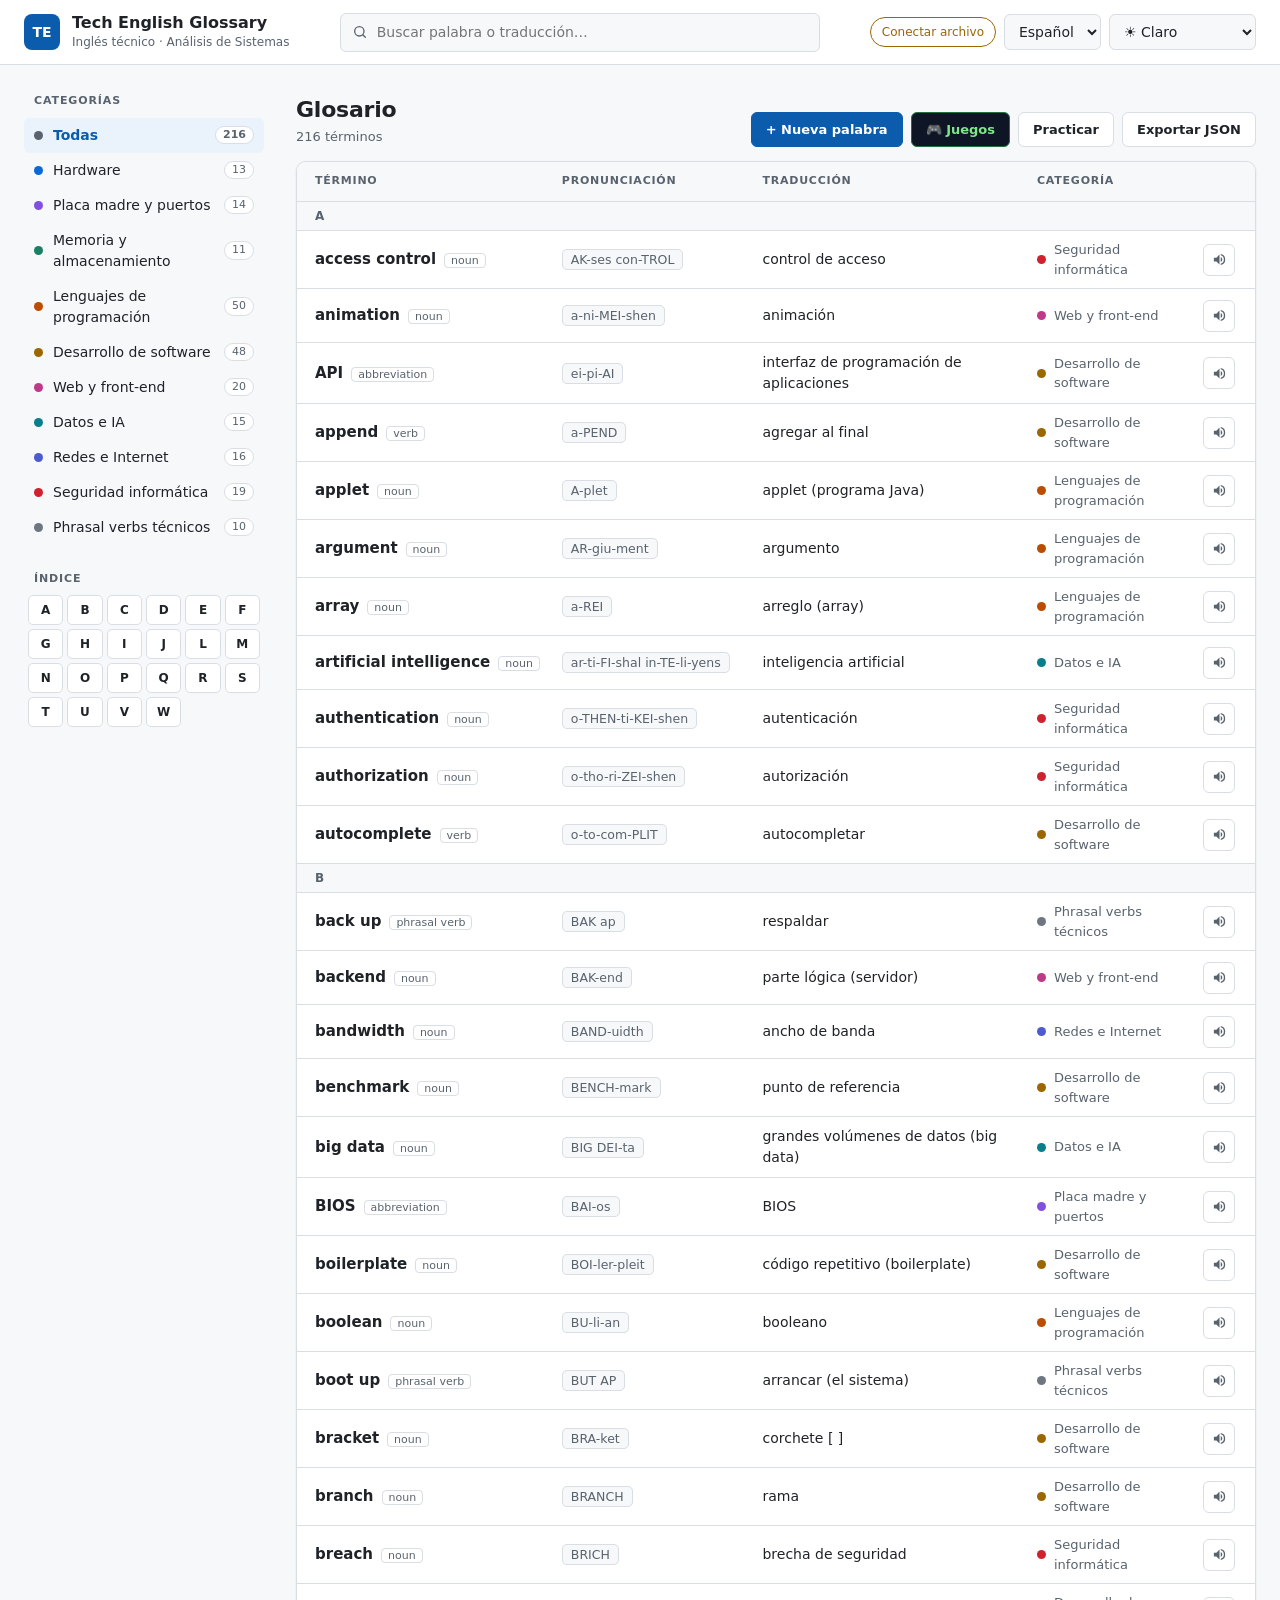
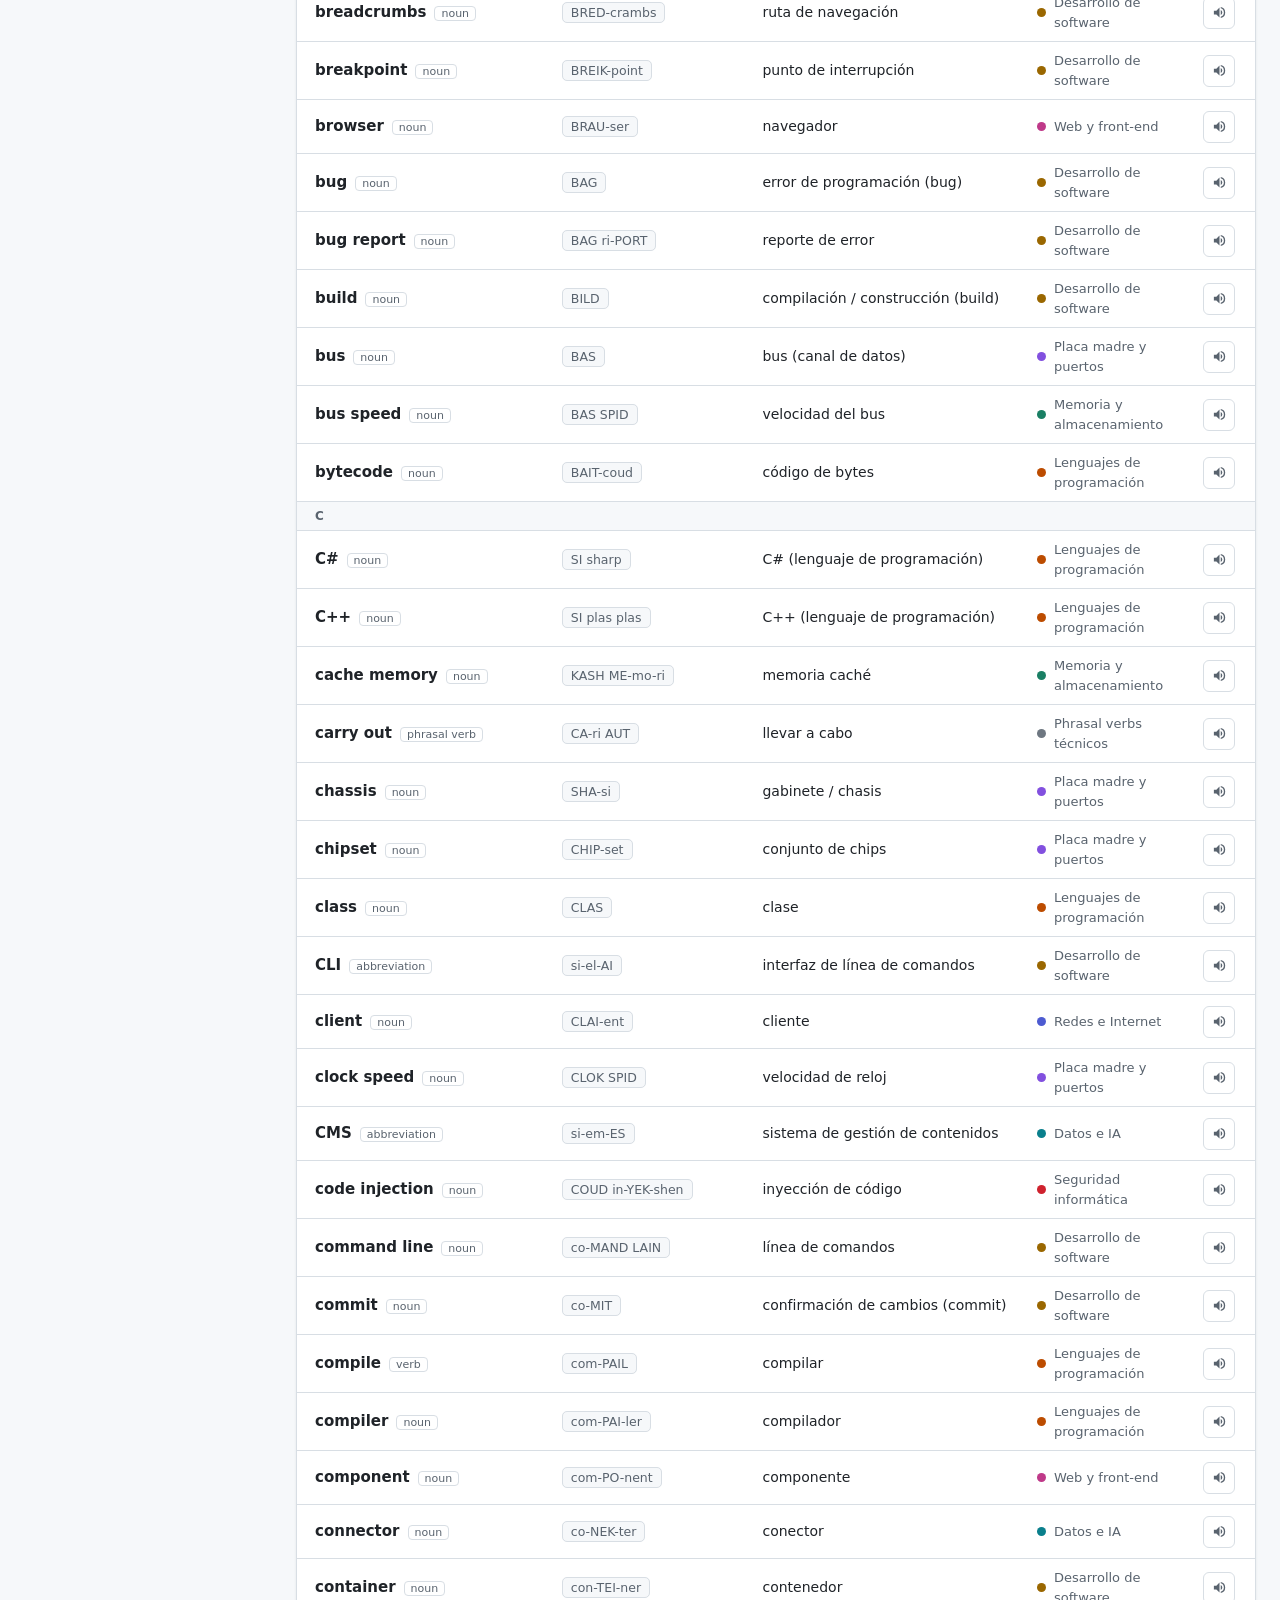
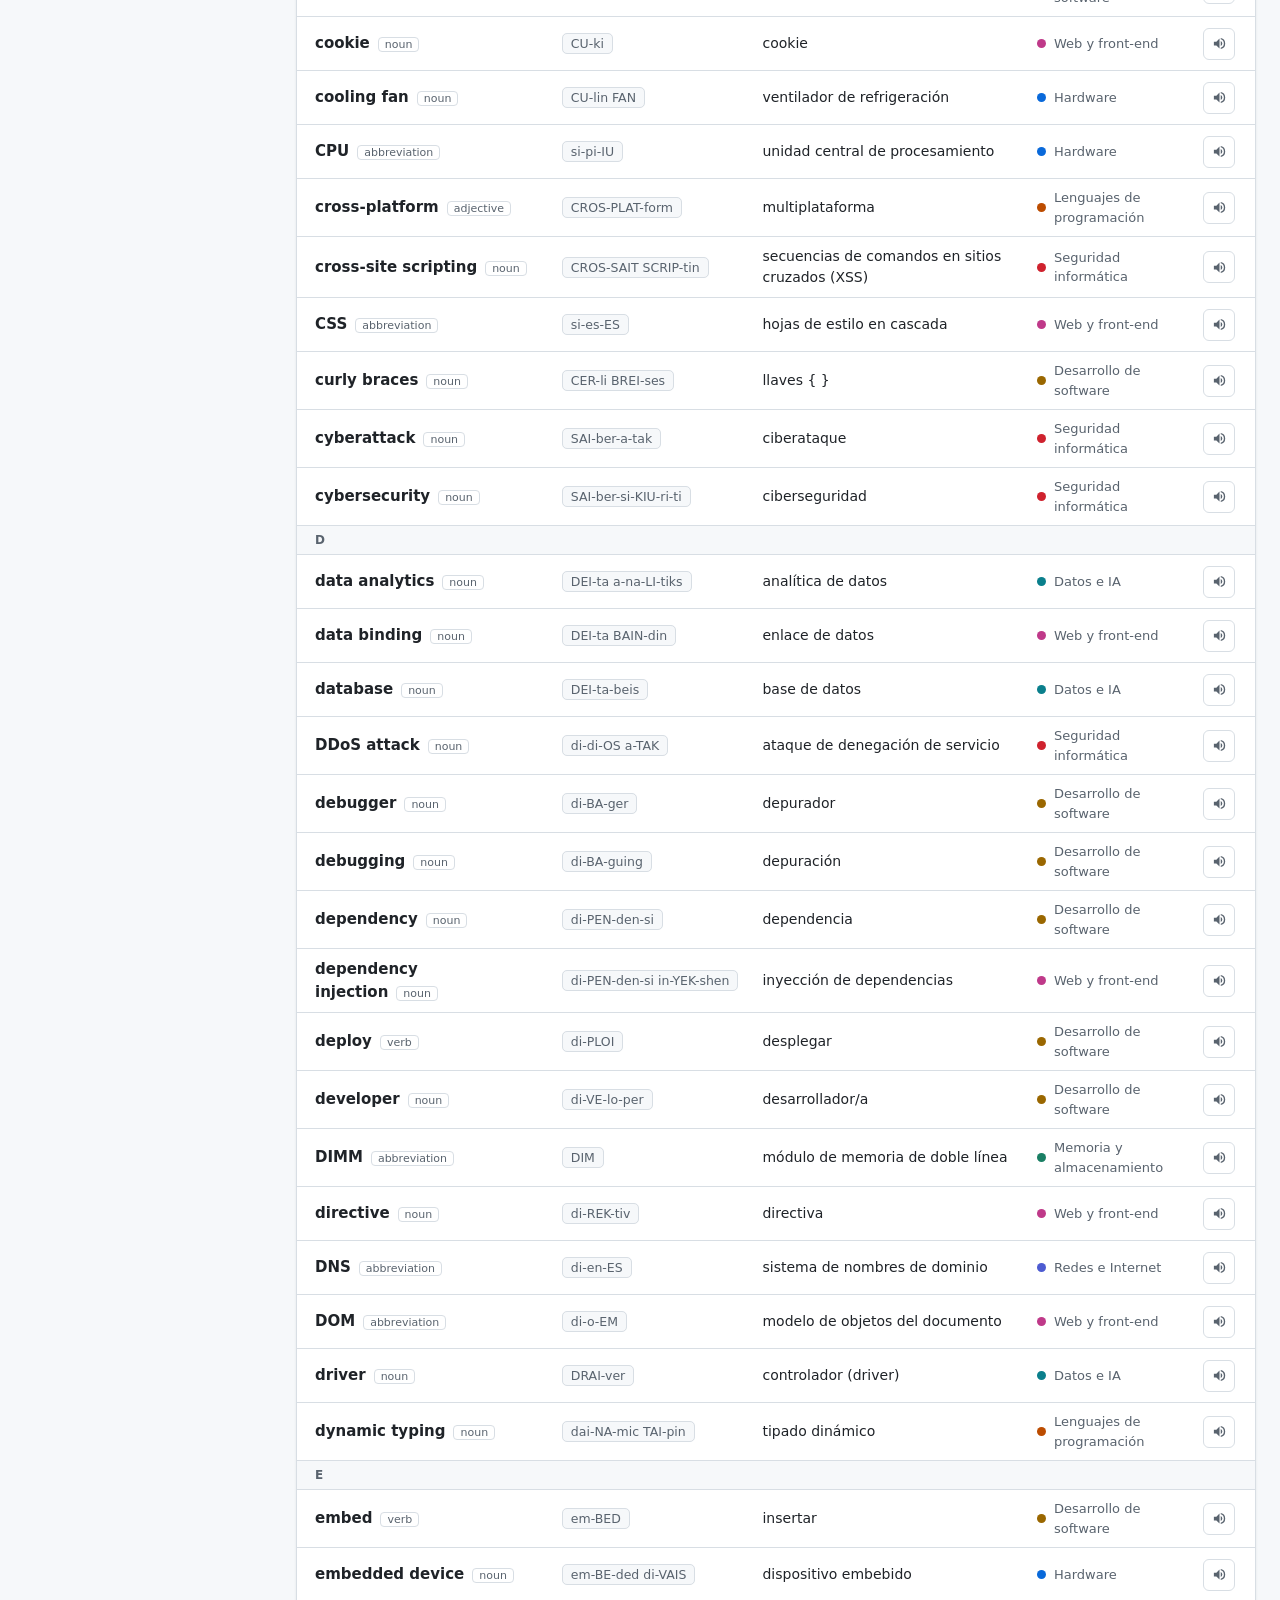
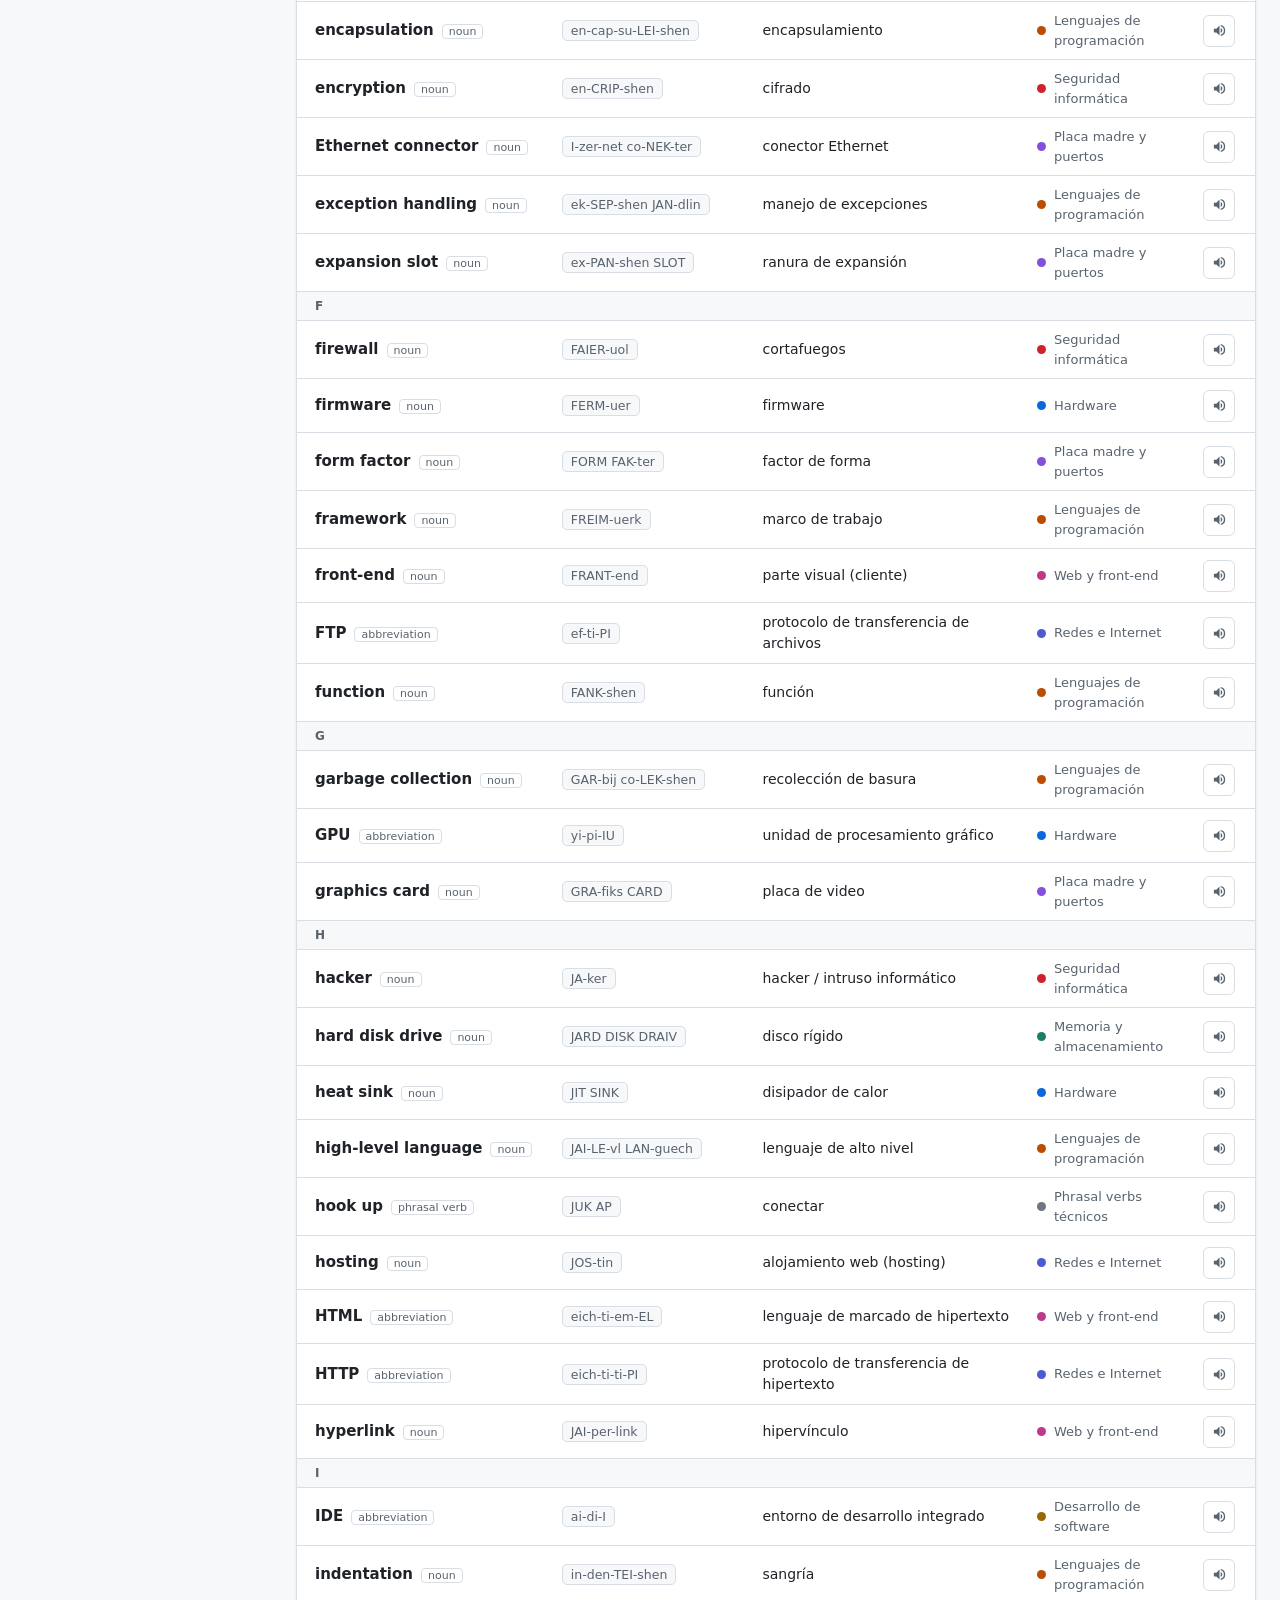
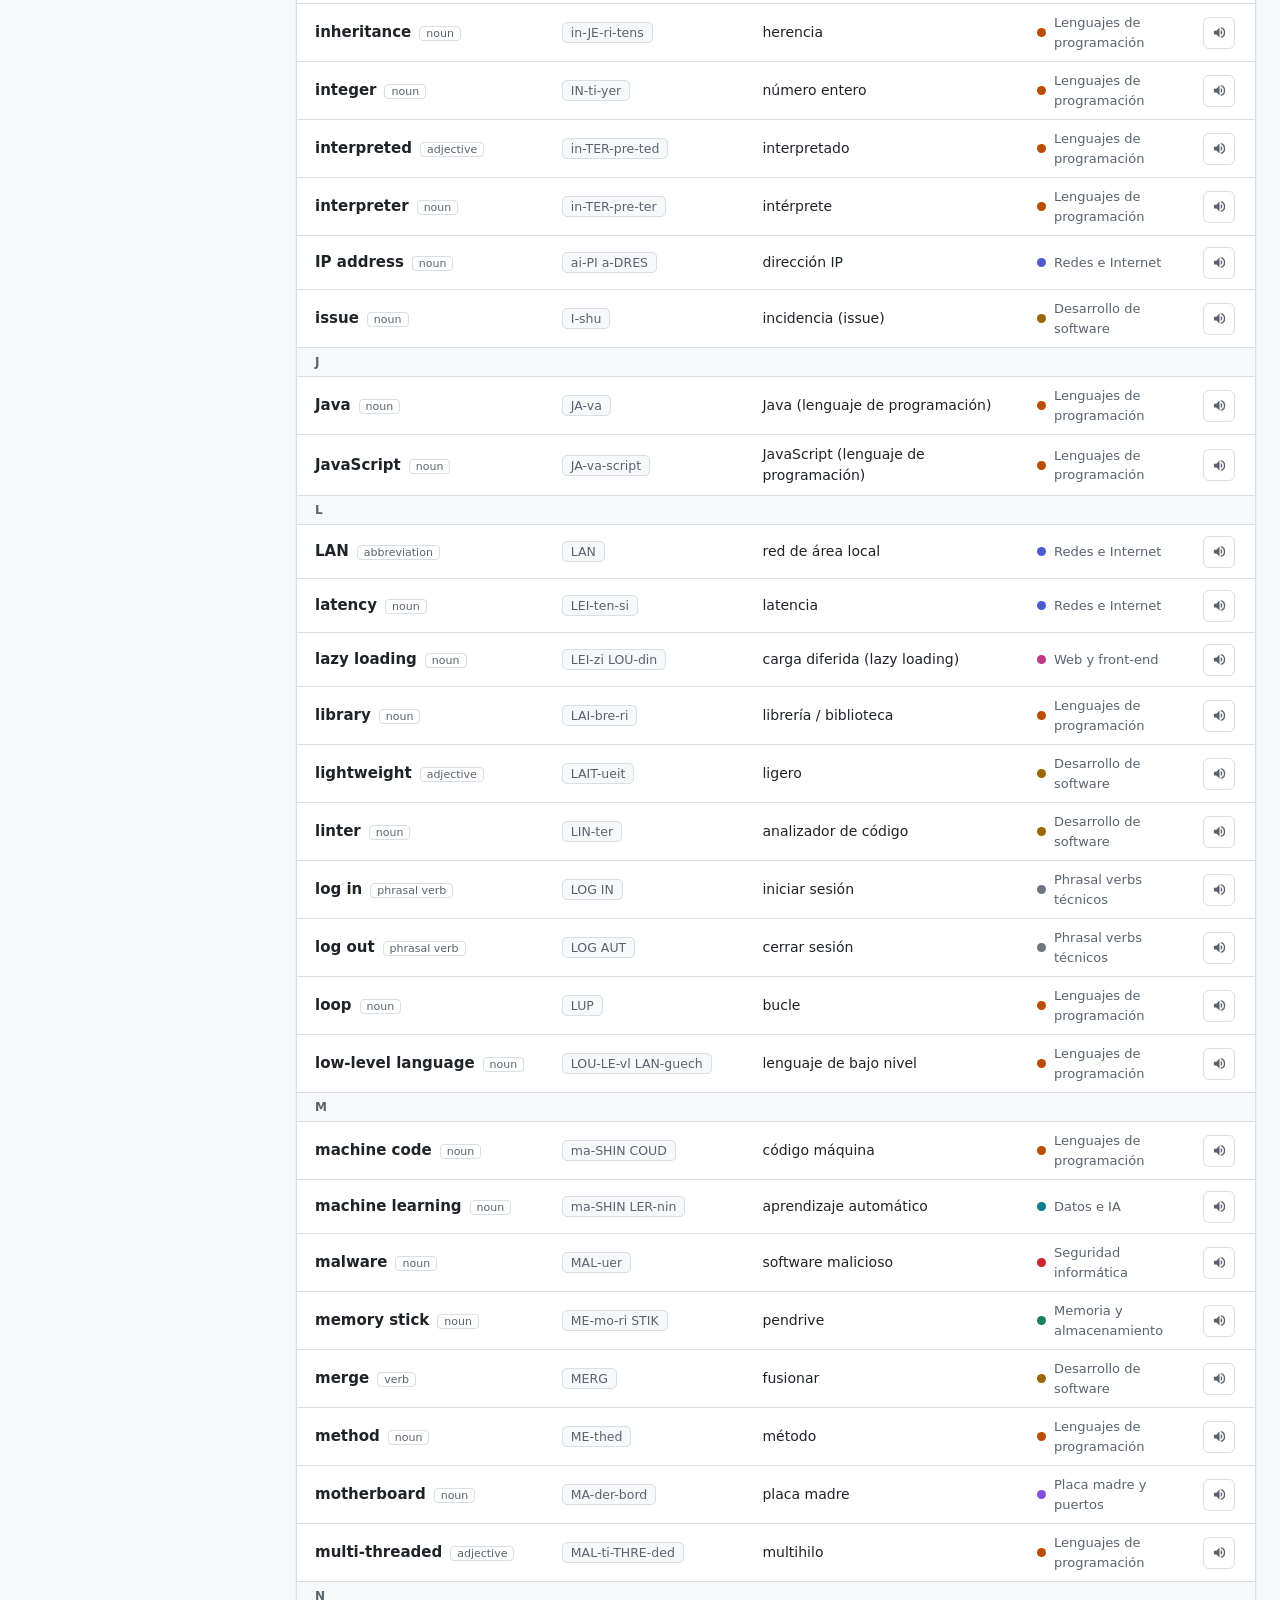
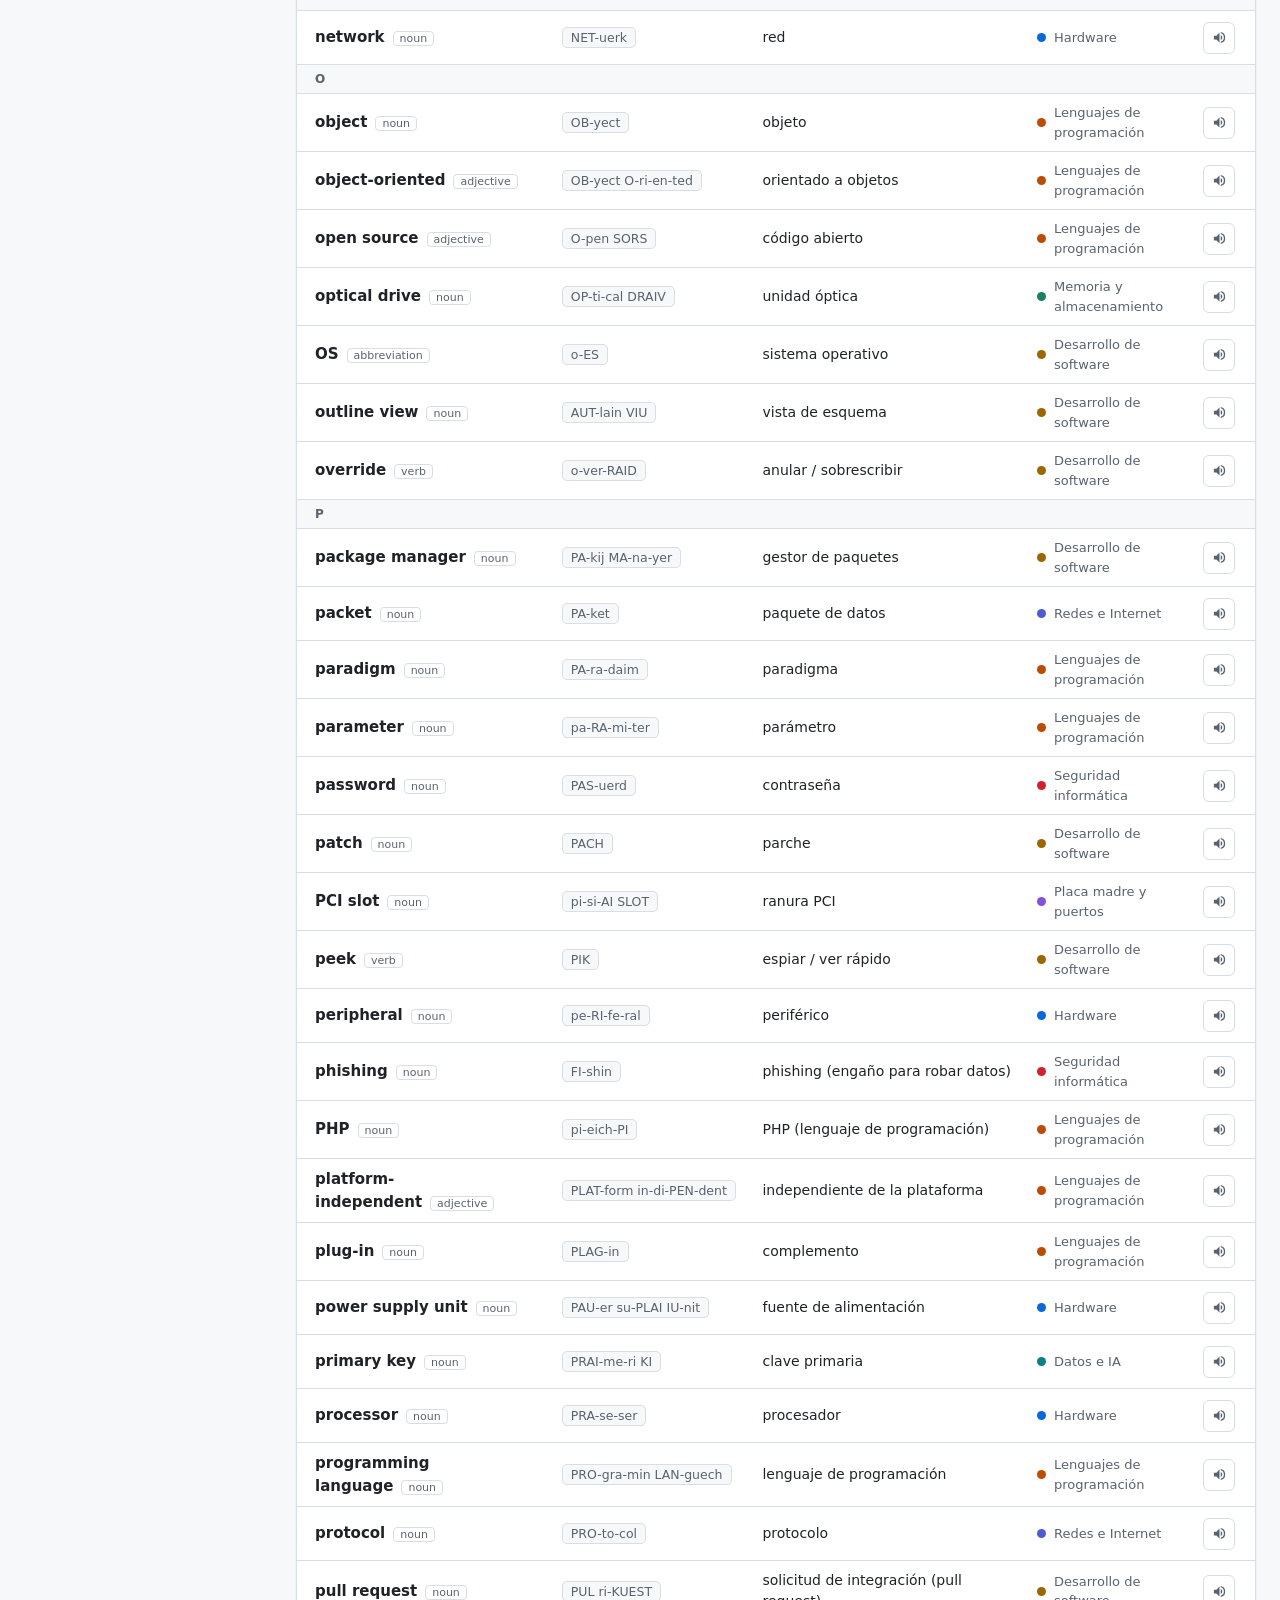
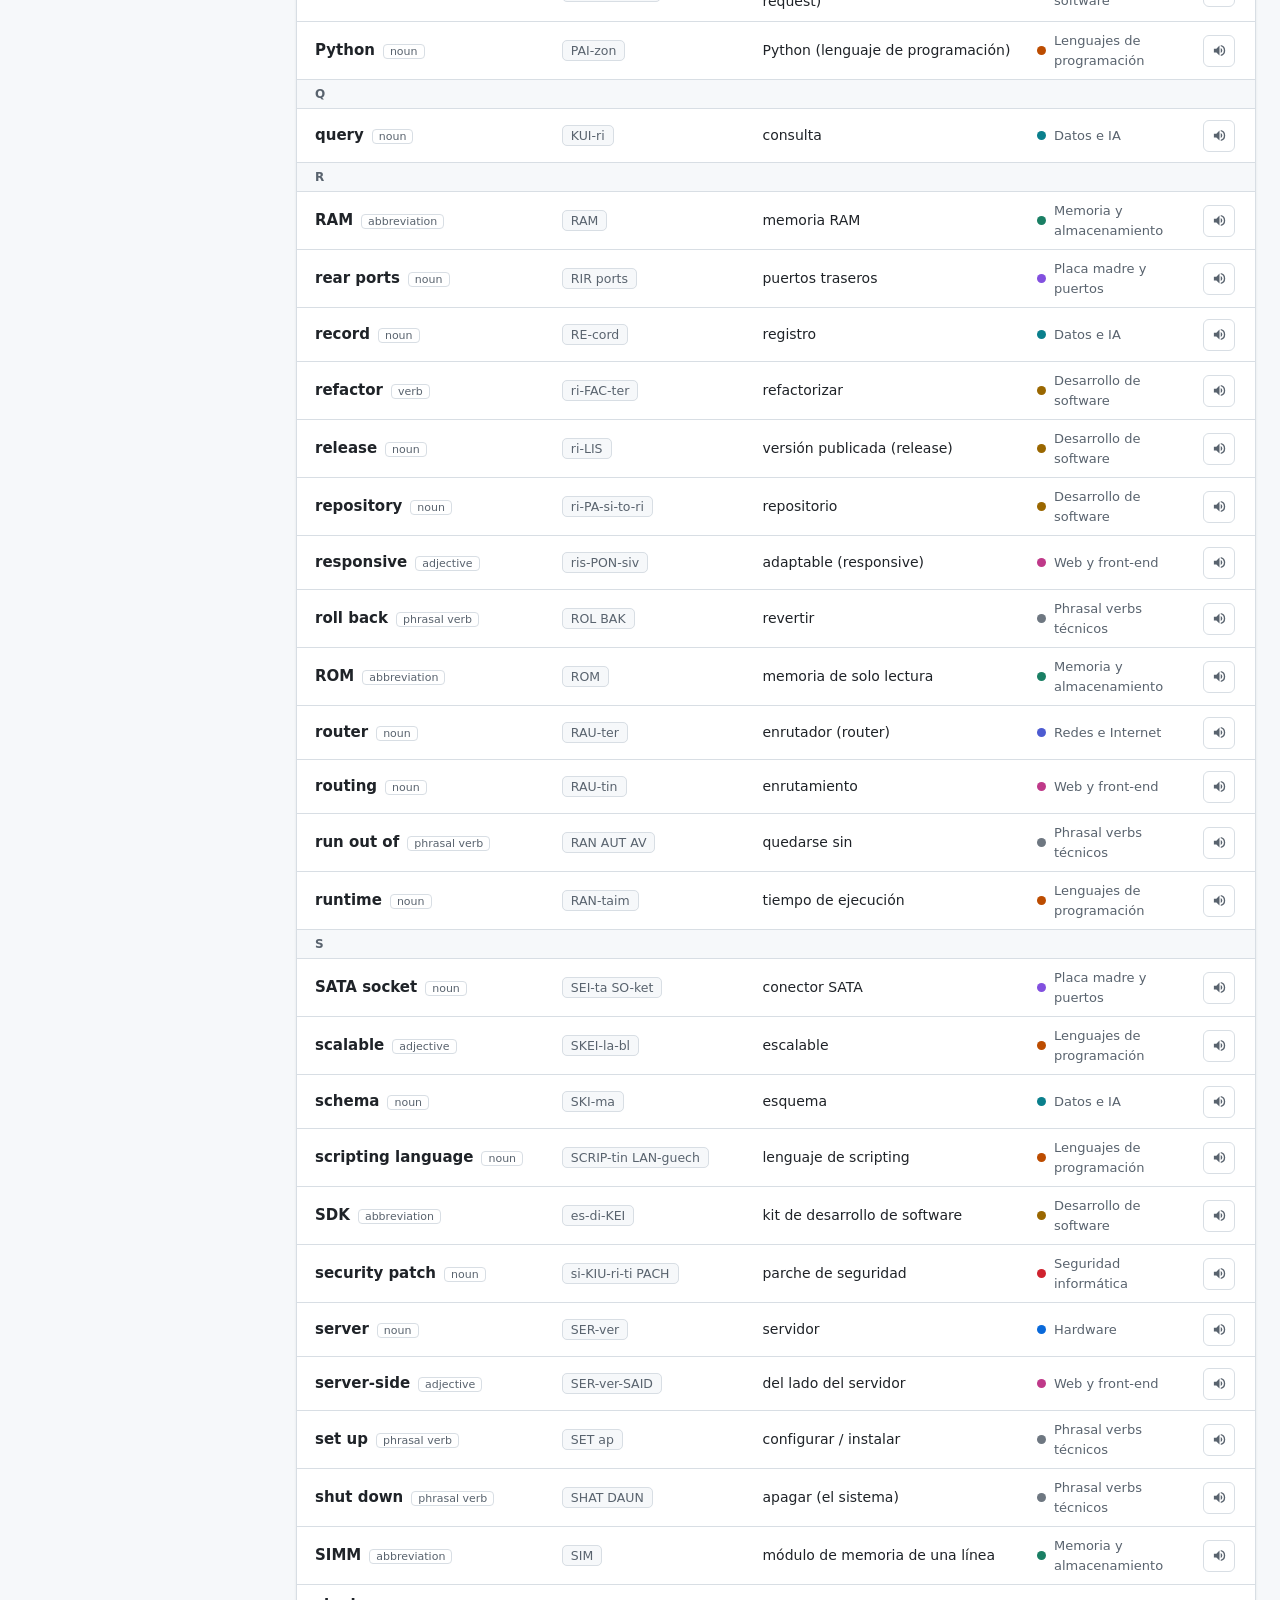
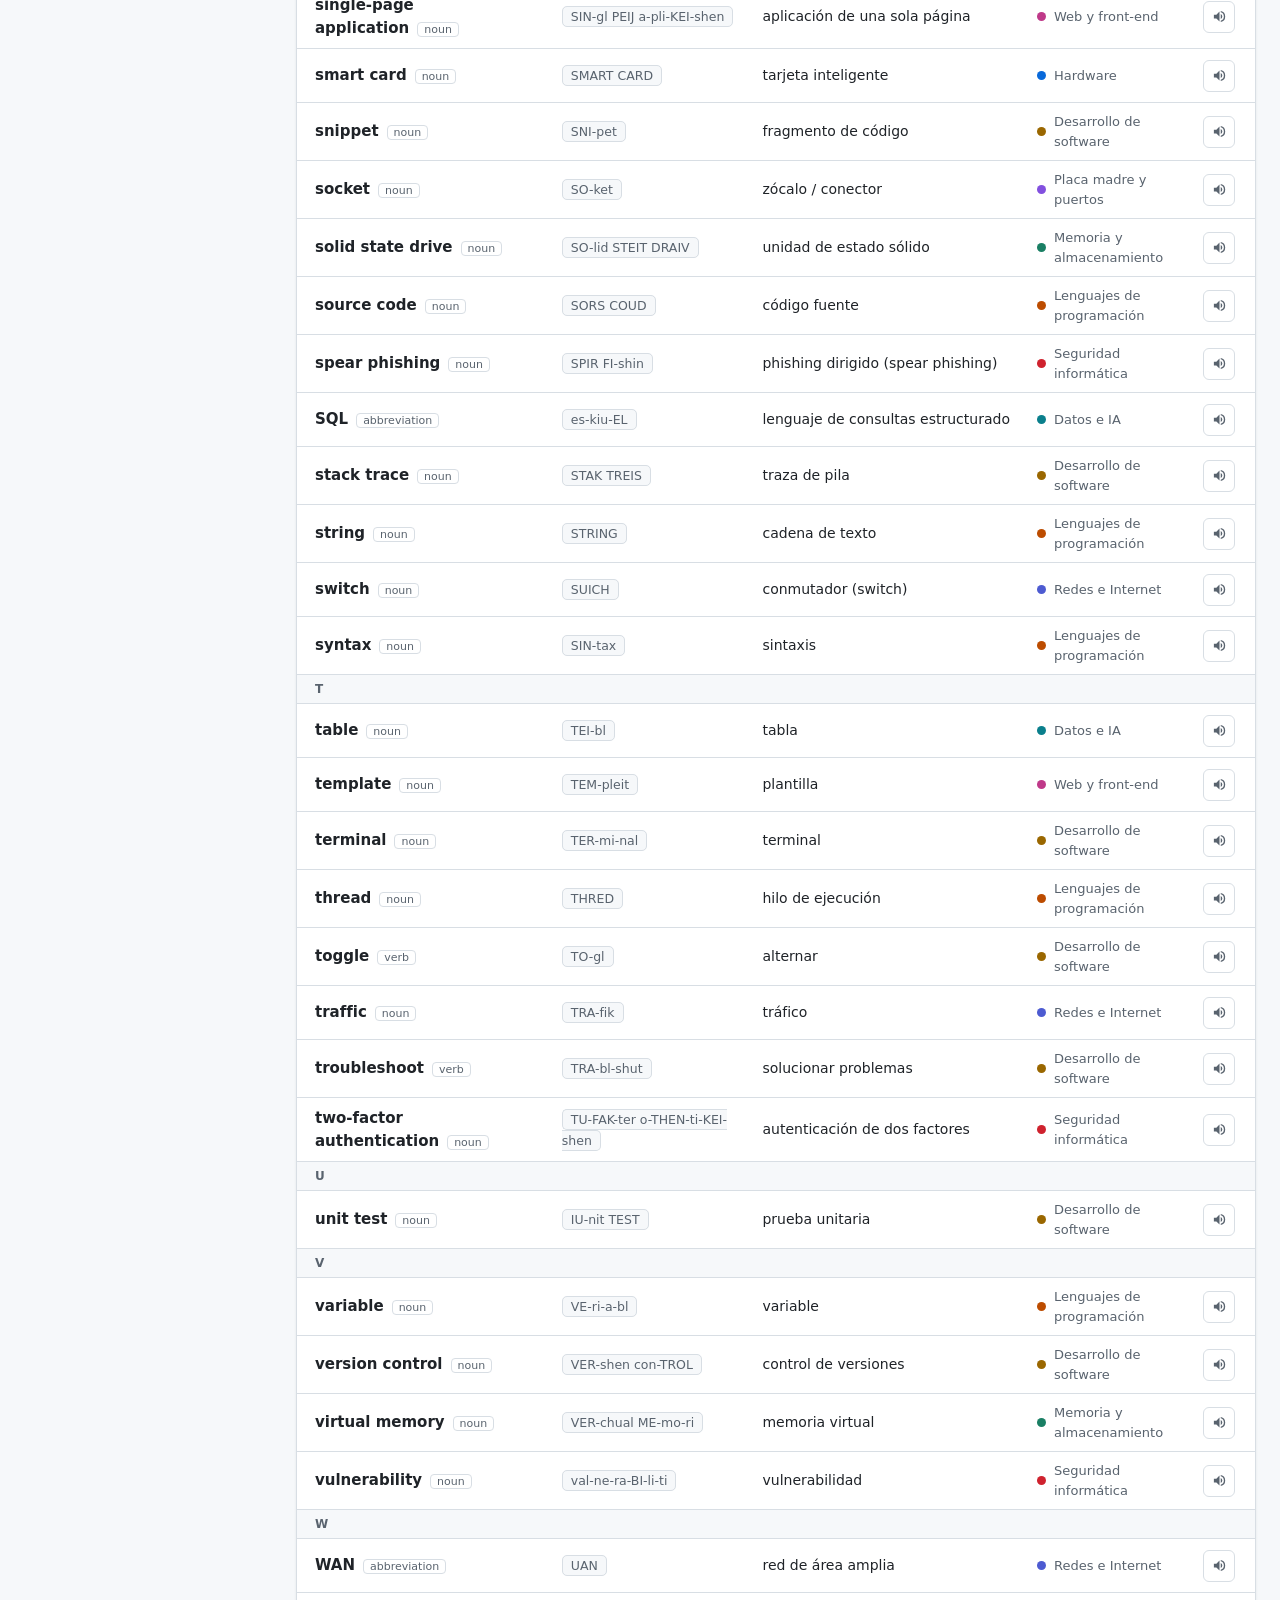
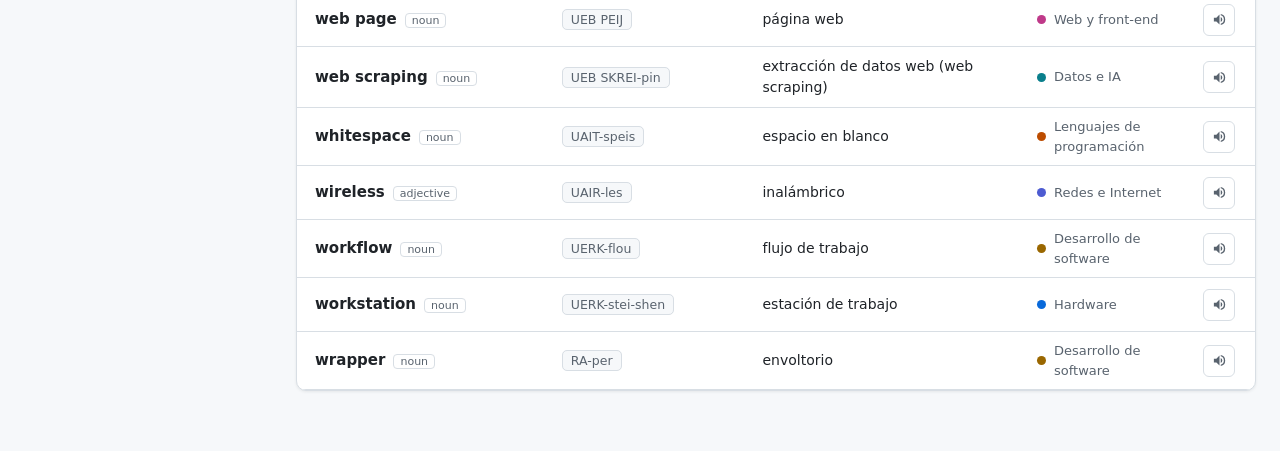
==== commit d8b0fcd5: "mas estilos y nuevos iconos para los juegos" ====
--- a/index.html
+++ b/index.html
@@ -10,6 +10,7 @@
 <link rel="stylesheet" href="css/rosco.css">
 <link rel="stylesheet" href="css/historia.css">
 <link rel="stylesheet" href="css/juegos.css">
+<link rel="stylesheet" href="css/temas.css">
 </head>
 <body>
 <header class="top"><div class="bar">
@@ -21,7 +22,7 @@
   <div class="tools">
     <button id="fileBtn" class="chip"></button>
     <select id="lang" aria-label="Language"><option value="es">Español</option><option value="en">English</option></select>
-    <button id="themeBtn" class="icon" aria-label="Theme"></button>
+    <select id="themeSel" aria-label="Theme"></select>
   </div>
 </div></header>
 <div class="layout">
--- a/css/juegos.css
+++ b/css/juegos.css
@@ -6,10 +6,13 @@
 .j-head p{margin:0}
 .j-list{display:grid;gap:12px}
 .j-card{display:flex;align-items:center;gap:14px;width:100%;text-align:left;padding:14px 16px;border-radius:12px;border:1px solid rgba(127,140,160,.35);background:transparent;color:inherit;font:inherit;cursor:pointer;transition:transform .15s,border-color .15s,box-shadow .15s}
-.j-card:hover,.j-card:focus-visible{transform:translateY(-2px);border-color:#1f6feb;box-shadow:0 6px 18px rgba(31,111,235,.18);outline:none}
-.j-ico{font-size:30px;flex:none;width:52px;height:52px;display:grid;place-items:center;border-radius:12px;background:rgba(31,111,235,.12)}
+.j-card:hover,.j-card:focus-visible{transform:translateY(-2px);border-color:var(--lk,#1f6feb);box-shadow:0 6px 18px rgba(0,0,0,.25);outline:none}
+.j-ico{font-size:30px;flex:none;width:64px;height:64px;display:grid;place-items:center;border-radius:14px;background:rgba(31,111,235,.12)}
+.j-ico:has(img){background:none}
+.j-ico img{width:64px;height:64px;display:block;filter:drop-shadow(0 4px 10px rgba(0,0,0,.35));transition:transform .2s}
+.j-card:hover .j-ico img{transform:scale(1.08) rotate(-3deg)}
 .j-txt{flex:1;display:grid;gap:3px}
 .j-txt b{font-size:17px}
 .j-txt span{font-size:13px;opacity:.75;line-height:1.4}
-.j-play{flex:none;font-weight:700;color:#1f6feb;font-size:14px}
+.j-play{flex:none;font-weight:700;color:var(--lk,#1f6feb);font-size:14px}
 @media (max-width:520px){.j-play{display:none}}
--- a/css/temas.css
+++ b/css/temas.css
@@ -0,0 +1,77 @@
+/* ============================================================================
+   TEMAS GAMING — se eligen desde el selector de la barra de arriba (se guarda en el navegador).
+   Cada tema cambia las variables de colores de styles.css y agrega algunos detalles propios.
+     neon   → Neon Miami: atardecer rosa/naranja, neón turquesa y palmeras (onda GTA 6)
+     arcade → Arcade: fichines retro, verde fósforo y líneas de monitor viejo
+     cyber  → Cyber: amarillo y negro, esquinas cortadas, efecto glitch
+   Las fuentes "Bahnschrift" e "Impact" vienen con Windows; si no están, se usa otra parecida.
+   ============================================================================ */
+
+/* ---------- NEON MIAMI ---------- */
+[data-theme=neon]{--bg:#120821;--sf:rgba(28,12,50,.84);--tx:#fdf1ff;--mu:#cfa9ec;--bd:rgba(255,92,190,.28);--ac:#ff2d95;--lk:#2de2e6;
+  --soft:rgba(255,45,149,.15);--row:rgba(45,226,230,.06);--er:#ff5c7a;--ok:#3dffb5;--wn:#ffb84d;--sh:0 10px 40px rgba(255,45,149,.15);
+  --fh:"Bahnschrift SemiBold SemiConden","Bahnschrift SemiCondensed","Bahnschrift","Oswald","Arial Narrow",Impact,sans-serif;color-scheme:dark}
+[data-theme=neon] body{background:linear-gradient(180deg,#0b0520 0%,#1d0a3a 38%,#4a1258 70%,#a8235f 92%,#ff7a3d 120%) fixed}
+[data-theme=neon] body::before{content:"";position:fixed;inset:auto 0 0 0;height:46vh;pointer-events:none;z-index:-1;opacity:.55;
+  background:url("../img/temas/neon-fondo.svg") center bottom/cover no-repeat}
+[data-theme=neon] .top{background:linear-gradient(90deg,rgba(255,45,149,.22),rgba(20,8,40,.75) 40%,rgba(45,226,230,.16));backdrop-filter:blur(10px);border-bottom:0;box-shadow:0 2px 0 0 #ff2d95,0 4px 18px rgba(255,45,149,.45)}
+[data-theme=neon] .logo{background:linear-gradient(135deg,#ff2d95,#ff9e3d);transform:skewX(-10deg);font-family:var(--fh);font-style:italic;font-size:16px;box-shadow:0 0 16px rgba(255,45,149,.7)}
+[data-theme=neon] .brand h1,[data-theme=neon] .mhead h2,[data-theme=neon] .dhead h2,[data-theme=neon] .j-head h2{font-family:var(--fh);font-style:italic;text-transform:uppercase;letter-spacing:.04em}
+[data-theme=neon] .brand h1{font-size:20px;text-shadow:0 0 12px rgba(255,45,149,.8)}
+[data-theme=neon] .mhead h2{font-size:34px;background:linear-gradient(90deg,#ffe66b,#ff7a3d 40%,#ff2d95);-webkit-background-clip:text;background-clip:text;color:transparent;filter:drop-shadow(0 0 10px rgba(255,45,149,.5))}
+[data-theme=neon] .btn{border-radius:4px;transform:skewX(-8deg);font-family:var(--fh);text-transform:uppercase;letter-spacing:.05em}
+[data-theme=neon] .btn.primary{background:linear-gradient(90deg,#ff2d95,#ff7a3d);border:0;box-shadow:0 0 18px rgba(255,45,149,.55)}
+[data-theme=neon] .btn.play{background:transparent;border:2px solid #2de2e6;color:#2de2e6;box-shadow:0 0 14px rgba(45,226,230,.45),inset 0 0 10px rgba(45,226,230,.25)}
+[data-theme=neon] .table{backdrop-filter:blur(8px);border-color:rgba(45,226,230,.35)}
+[data-theme=neon] .thead{background:rgba(255,45,149,.12);color:#ffb3dc}
+[data-theme=neon] .letter{background:linear-gradient(90deg,rgba(255,45,149,.35),transparent);color:#fff;font-family:var(--fh);font-style:italic;font-size:15px}
+[data-theme=neon] .row:hover{box-shadow:inset 4px 0 0 #2de2e6}
+[data-theme=neon] .catb.on{background:linear-gradient(90deg,rgba(255,45,149,.35),transparent);color:#fff}
+[data-theme=neon] dialog{background:#1a0b33;border-color:#ff2d95;box-shadow:0 0 40px rgba(255,45,149,.35)}
+
+/* ---------- ARCADE ---------- */
+[data-theme=arcade]{--bg:#06060b;--sf:#0e0f16;--tx:#eaffea;--mu:#86c991;--bd:#24412c;--ac:#39ff14;--lk:#ffe600;--soft:rgba(57,255,20,.1);
+  --row:#0a0d0d;--er:#ff3864;--ok:#39ff14;--wn:#ffe600;--sh:none;--fh:"Cascadia Mono",Consolas,"Courier New",monospace;color-scheme:dark}
+[data-theme=arcade] body{font-family:var(--fh);background:radial-gradient(ellipse at top,#10141f,#06060b 60%)}
+[data-theme=arcade] body::after{content:"";position:fixed;inset:0;pointer-events:none;z-index:50;
+  background:repeating-linear-gradient(0deg,rgba(0,0,0,.22) 0 1px,transparent 1px 3px);mix-blend-mode:multiply}
+[data-theme=arcade] *{border-radius:0!important}
+[data-theme=arcade] .top{border-bottom:3px solid #39ff14;box-shadow:0 3px 0 #ff00e6}
+[data-theme=arcade] .logo{background:#ff00e6;color:#06060b;font-family:var(--fh);font-weight:900;box-shadow:4px 4px 0 #39ff14}
+[data-theme=arcade] .brand h1,[data-theme=arcade] .mhead h2,[data-theme=arcade] .j-head h2,[data-theme=arcade] .dhead h2{text-transform:uppercase;letter-spacing:.08em}
+[data-theme=arcade] .brand h1{color:#39ff14;text-shadow:0 0 8px rgba(57,255,20,.8)}
+[data-theme=arcade] .mhead h2{color:#ffe600;font-size:26px;text-shadow:3px 3px 0 #ff00e6}
+[data-theme=arcade] .btn{border:2px solid var(--tx);text-transform:uppercase;box-shadow:4px 4px 0 #ff00e6;transition:transform .05s,box-shadow .05s}
+[data-theme=arcade] .btn:active{transform:translate(4px,4px);box-shadow:none}
+[data-theme=arcade] .btn.primary{background:#39ff14;border-color:#39ff14;color:#06060b}
+[data-theme=arcade] .btn.play{background:#ffe600;border-color:#ffe600;color:#06060b;animation:arcBlink 1.2s steps(1) infinite}
+@keyframes arcBlink{50%{box-shadow:4px 4px 0 #00e5ff}}
+[data-theme=arcade] .table{border:2px solid #39ff14;box-shadow:6px 6px 0 #ff00e6}
+[data-theme=arcade] .letter{color:#ffe600;background:#0e0f16}
+[data-theme=arcade] .row:hover{background:rgba(57,255,20,.08);box-shadow:inset 4px 0 0 #ffe600}
+[data-theme=arcade] .term b{color:#eaffea}
+[data-theme=arcade] dialog{border:3px solid #39ff14;box-shadow:8px 8px 0 #ff00e6}
+
+/* ---------- CYBER ---------- */
+[data-theme=cyber]{--bg:#0a0a0d;--sf:#121217;--tx:#f2f2f2;--mu:#a3a7ad;--bd:#34340f;--ac:#fcee0a;--lk:#00f0ff;--soft:rgba(252,238,10,.08);
+  --row:#0f0f13;--er:#ff003c;--ok:#00ff9c;--wn:#fcee0a;--sh:none;--fh:"Bahnschrift Condensed","Bahnschrift","Arial Narrow",Impact,sans-serif;color-scheme:dark}
+[data-theme=cyber] body{background:#0a0a0d linear-gradient(90deg,rgba(252,238,10,.03) 1px,transparent 1px) 0 0/40px 40px}
+[data-theme=cyber] .top{background:#0a0a0d;border-bottom:2px solid #fcee0a}
+[data-theme=cyber] .logo{background:#fcee0a;color:#0a0a0d;font-family:var(--fh);font-weight:800;clip-path:polygon(0 0,100% 0,100% 70%,70% 100%,0 100%)}
+[data-theme=cyber] .brand h1,[data-theme=cyber] .mhead h2,[data-theme=cyber] .j-head h2,[data-theme=cyber] .dhead h2{font-family:var(--fh);text-transform:uppercase;letter-spacing:.06em}
+[data-theme=cyber] .brand h1{font-size:20px;color:#fcee0a}
+[data-theme=cyber] .brand h1:hover{text-shadow:2px 0 #ff003c,-2px 0 #00f0ff;animation:cyGlitch .3s steps(2) infinite}
+@keyframes cyGlitch{50%{transform:translateX(1px)}}
+[data-theme=cyber] .mhead h2{font-size:32px;color:#fcee0a}
+[data-theme=cyber] .btn{font-family:var(--fh);text-transform:uppercase;letter-spacing:.06em;border-radius:0;clip-path:polygon(0 0,calc(100% - 10px) 0,100% 10px,100% 100%,10px 100%,0 calc(100% - 10px))}
+[data-theme=cyber] .btn.primary{background:#fcee0a;border-color:#fcee0a;color:#0a0a0d}
+[data-theme=cyber] .btn.play{background:#00f0ff;border-color:#00f0ff;color:#0a0a0d}
+[data-theme=cyber] .table{border:1px solid #fcee0a;border-radius:0;clip-path:polygon(0 0,calc(100% - 22px) 0,100% 22px,100% 100%,0 100%)}
+[data-theme=cyber] .thead{background:#fcee0a;color:#0a0a0d}
+[data-theme=cyber] .letter{color:#00f0ff;font-family:var(--fh);font-size:14px}
+[data-theme=cyber] .row:hover{box-shadow:inset 4px 0 0 #00f0ff}
+[data-theme=cyber] .catb.on{background:#fcee0a;color:#0a0a0d}
+[data-theme=cyber] dialog{border:1px solid #fcee0a;border-radius:0}
+
+/* ---------- selector de tema ---------- */
+#themeSel{max-width:150px}
